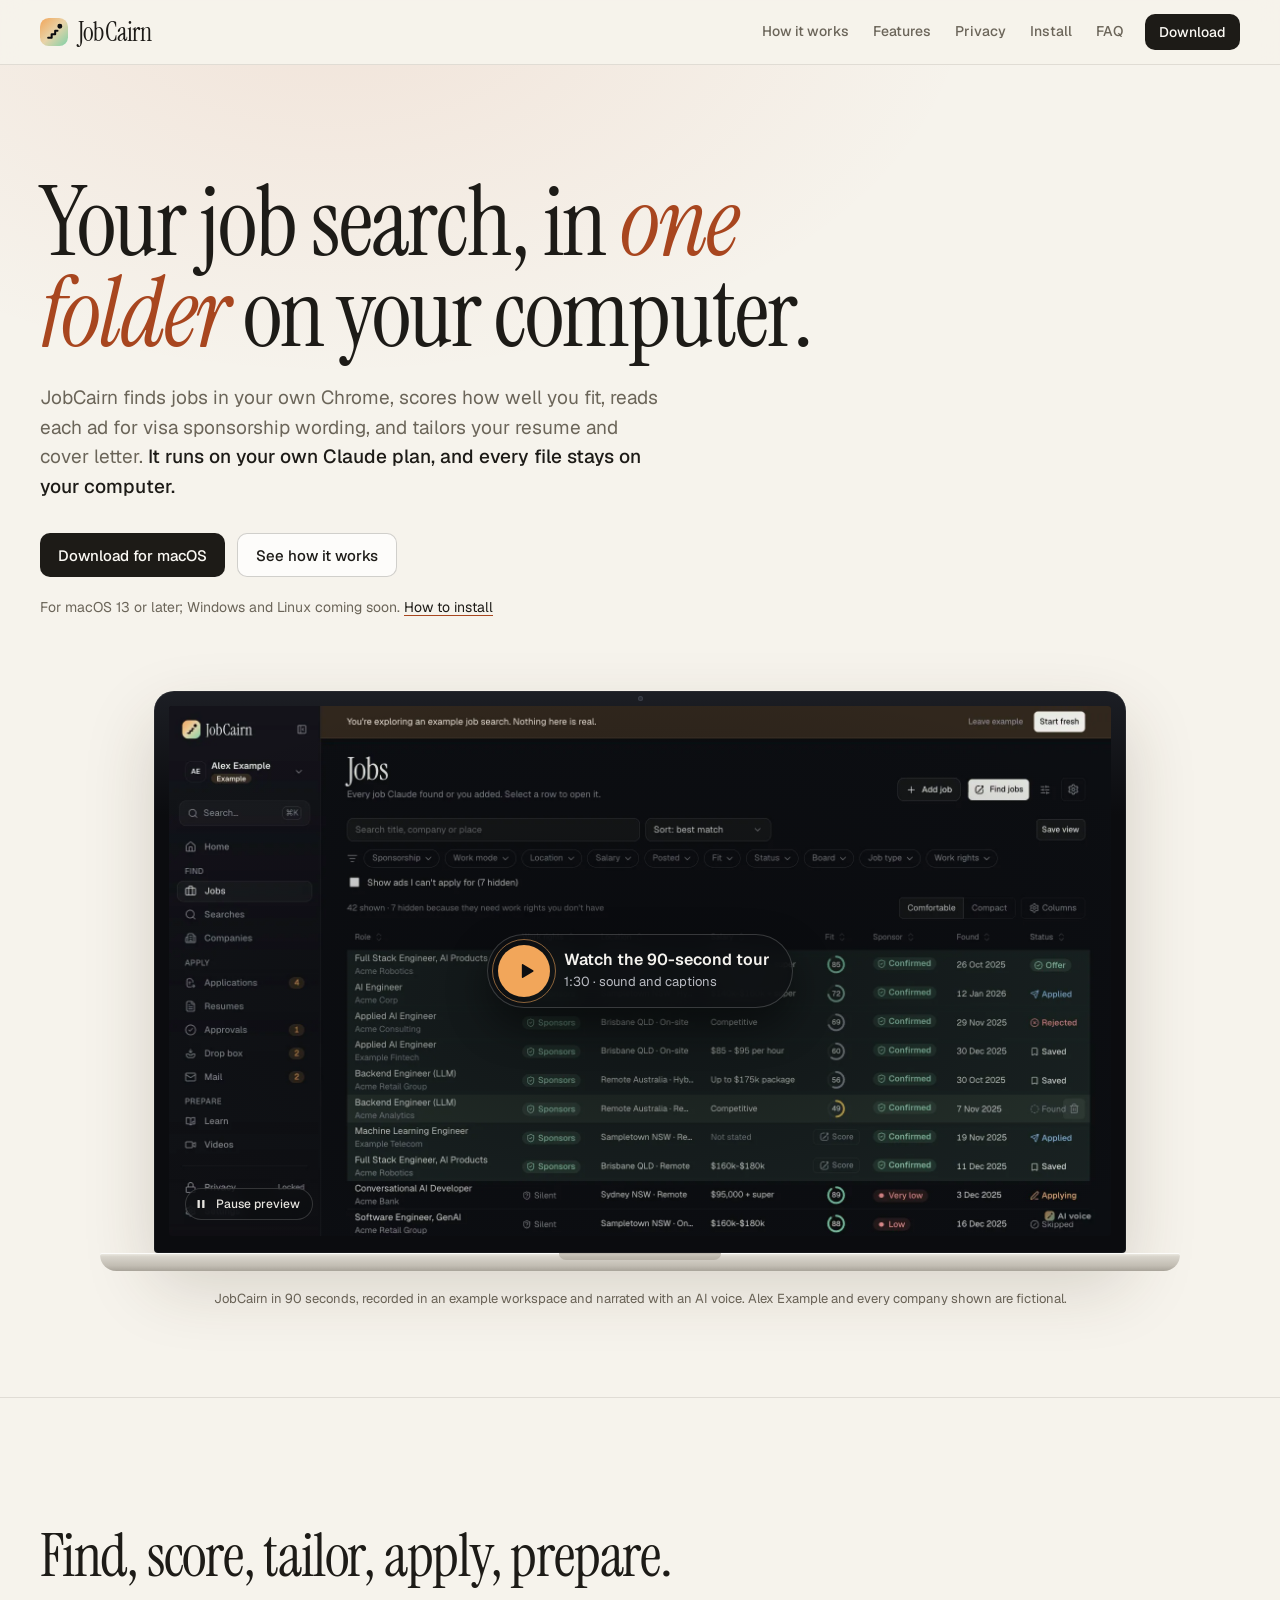
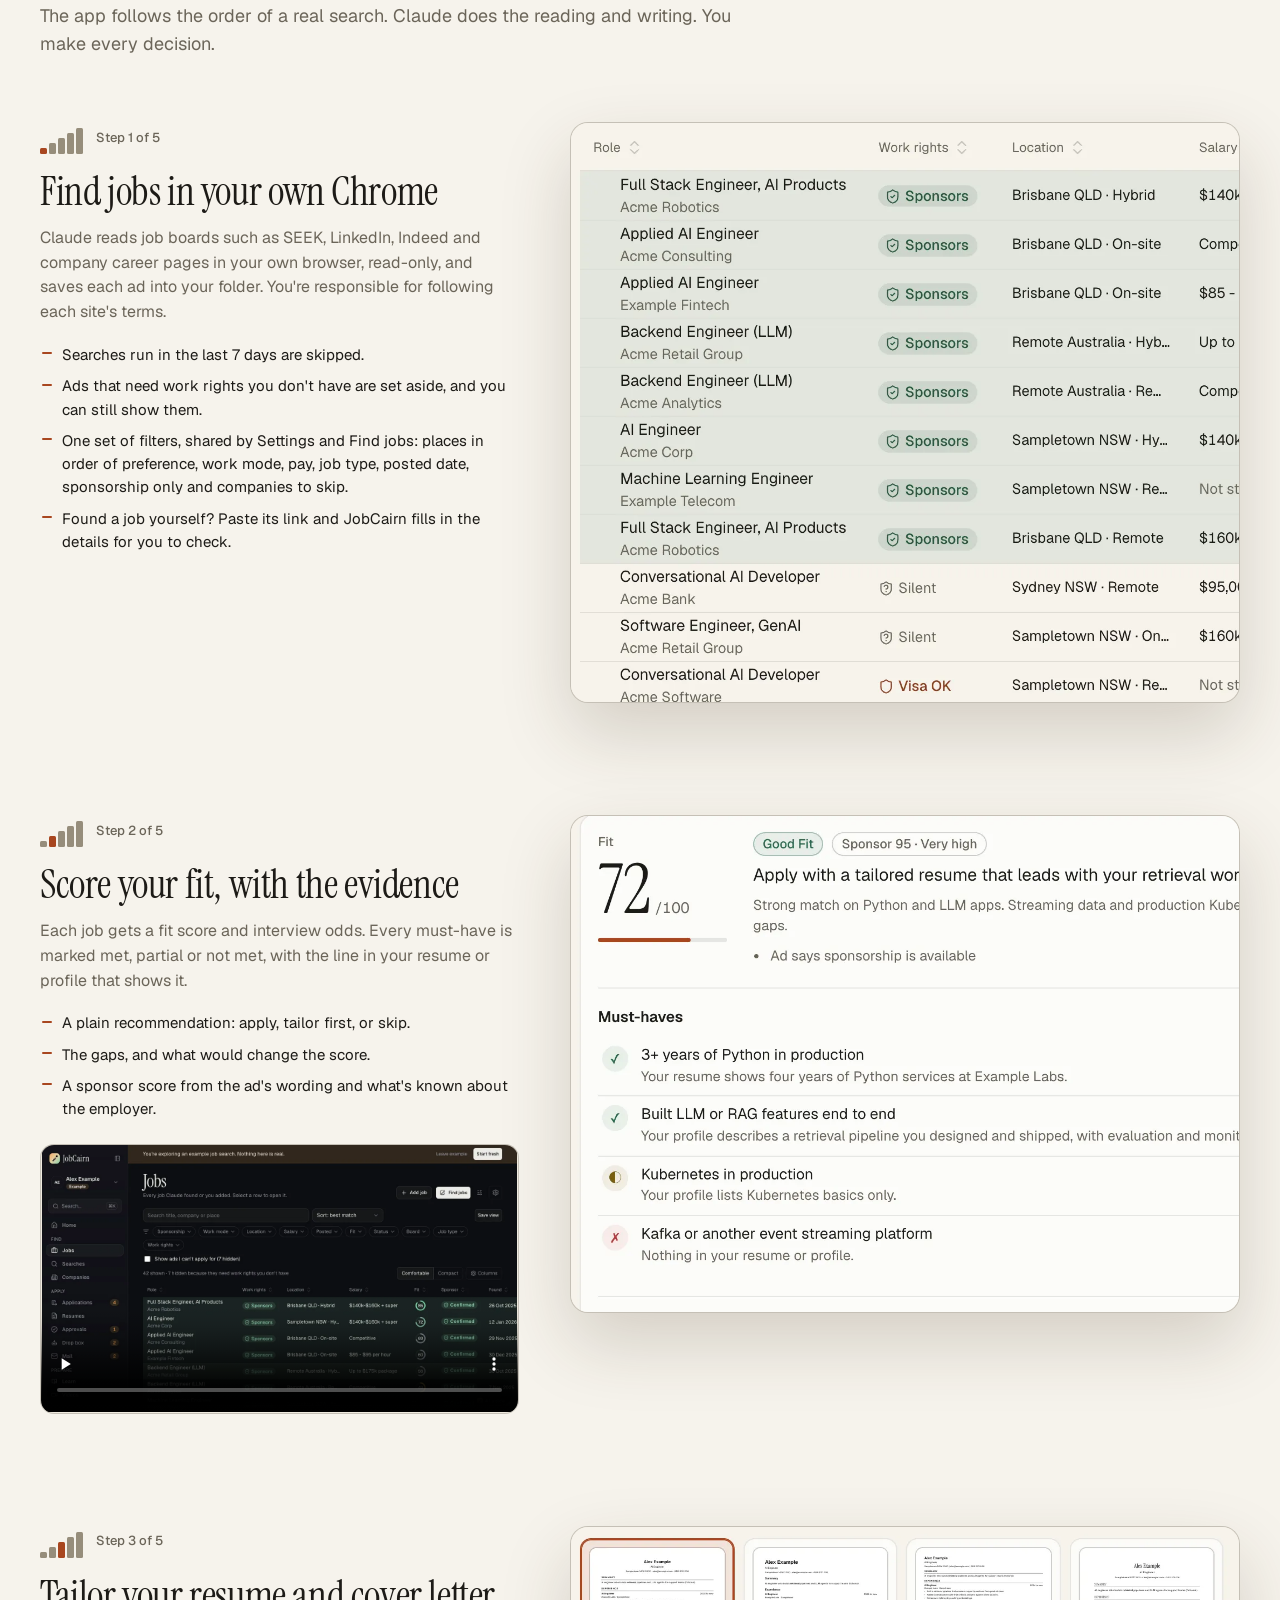
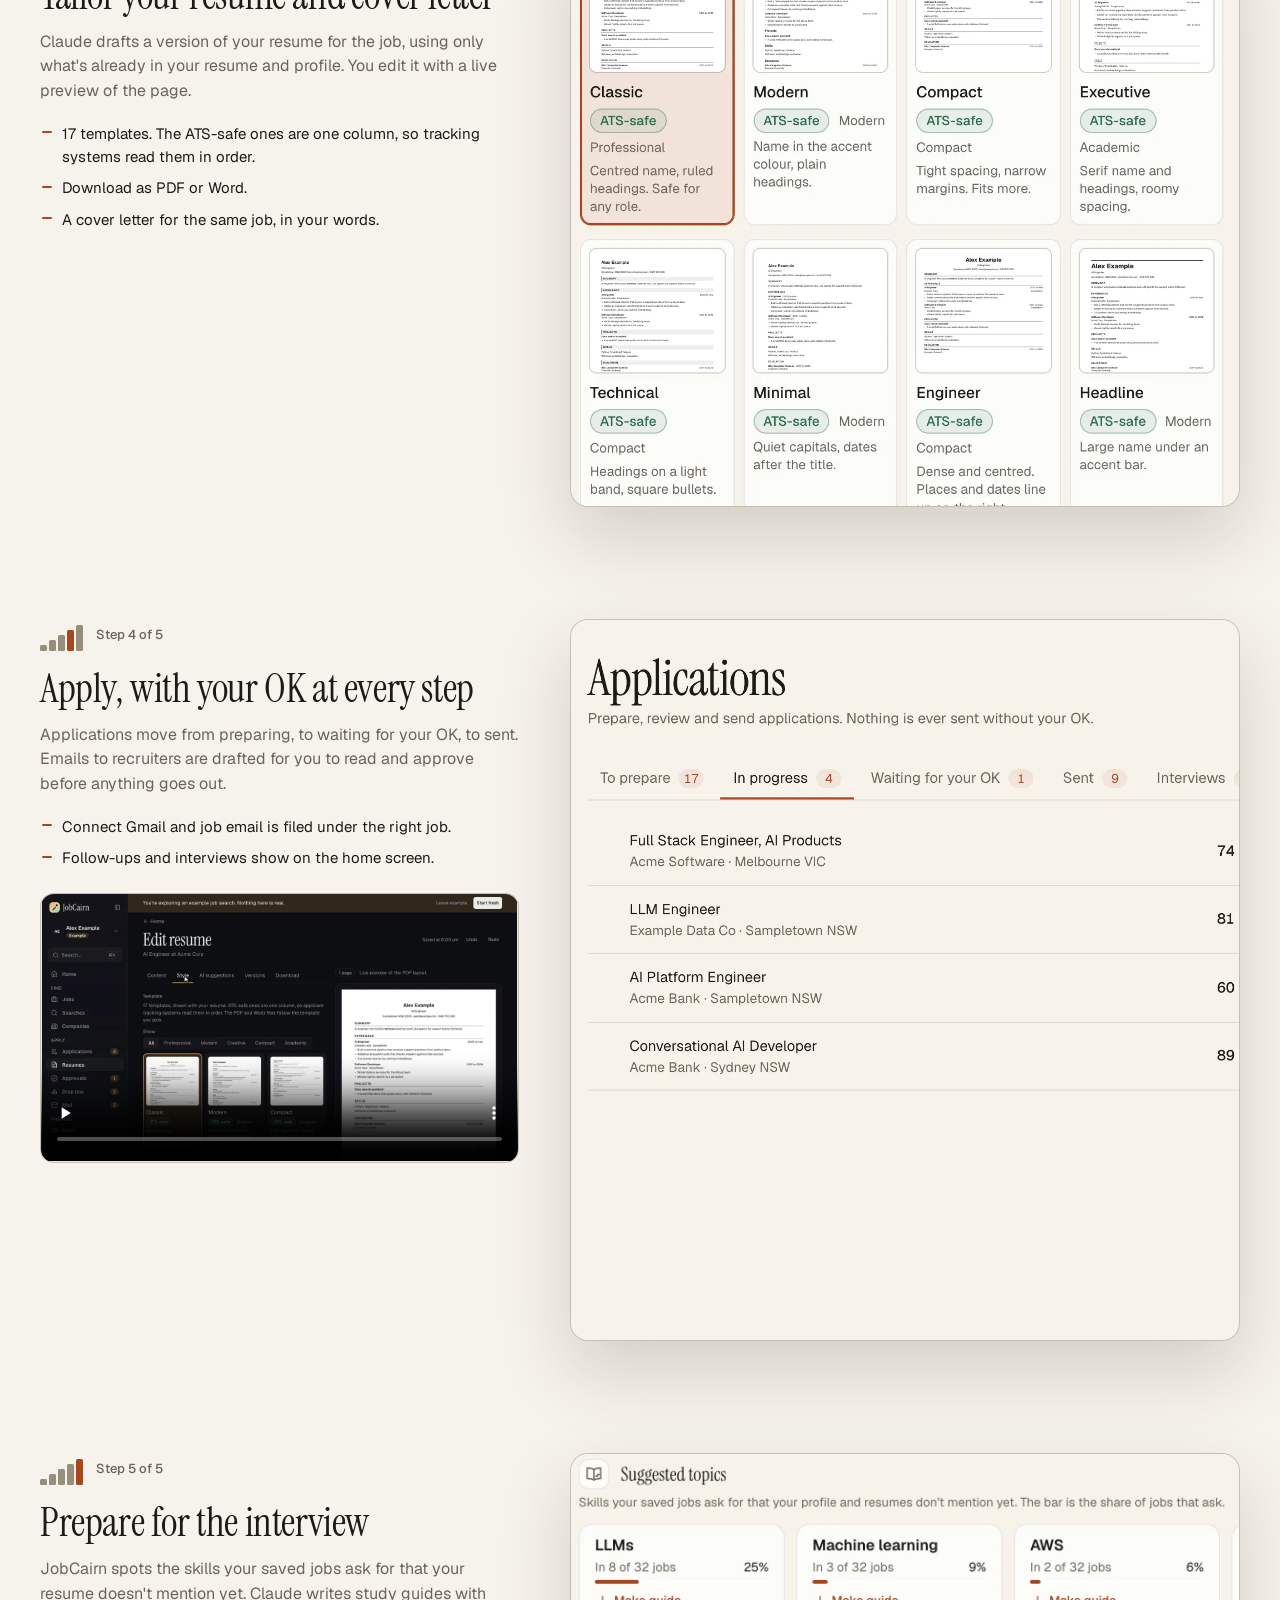
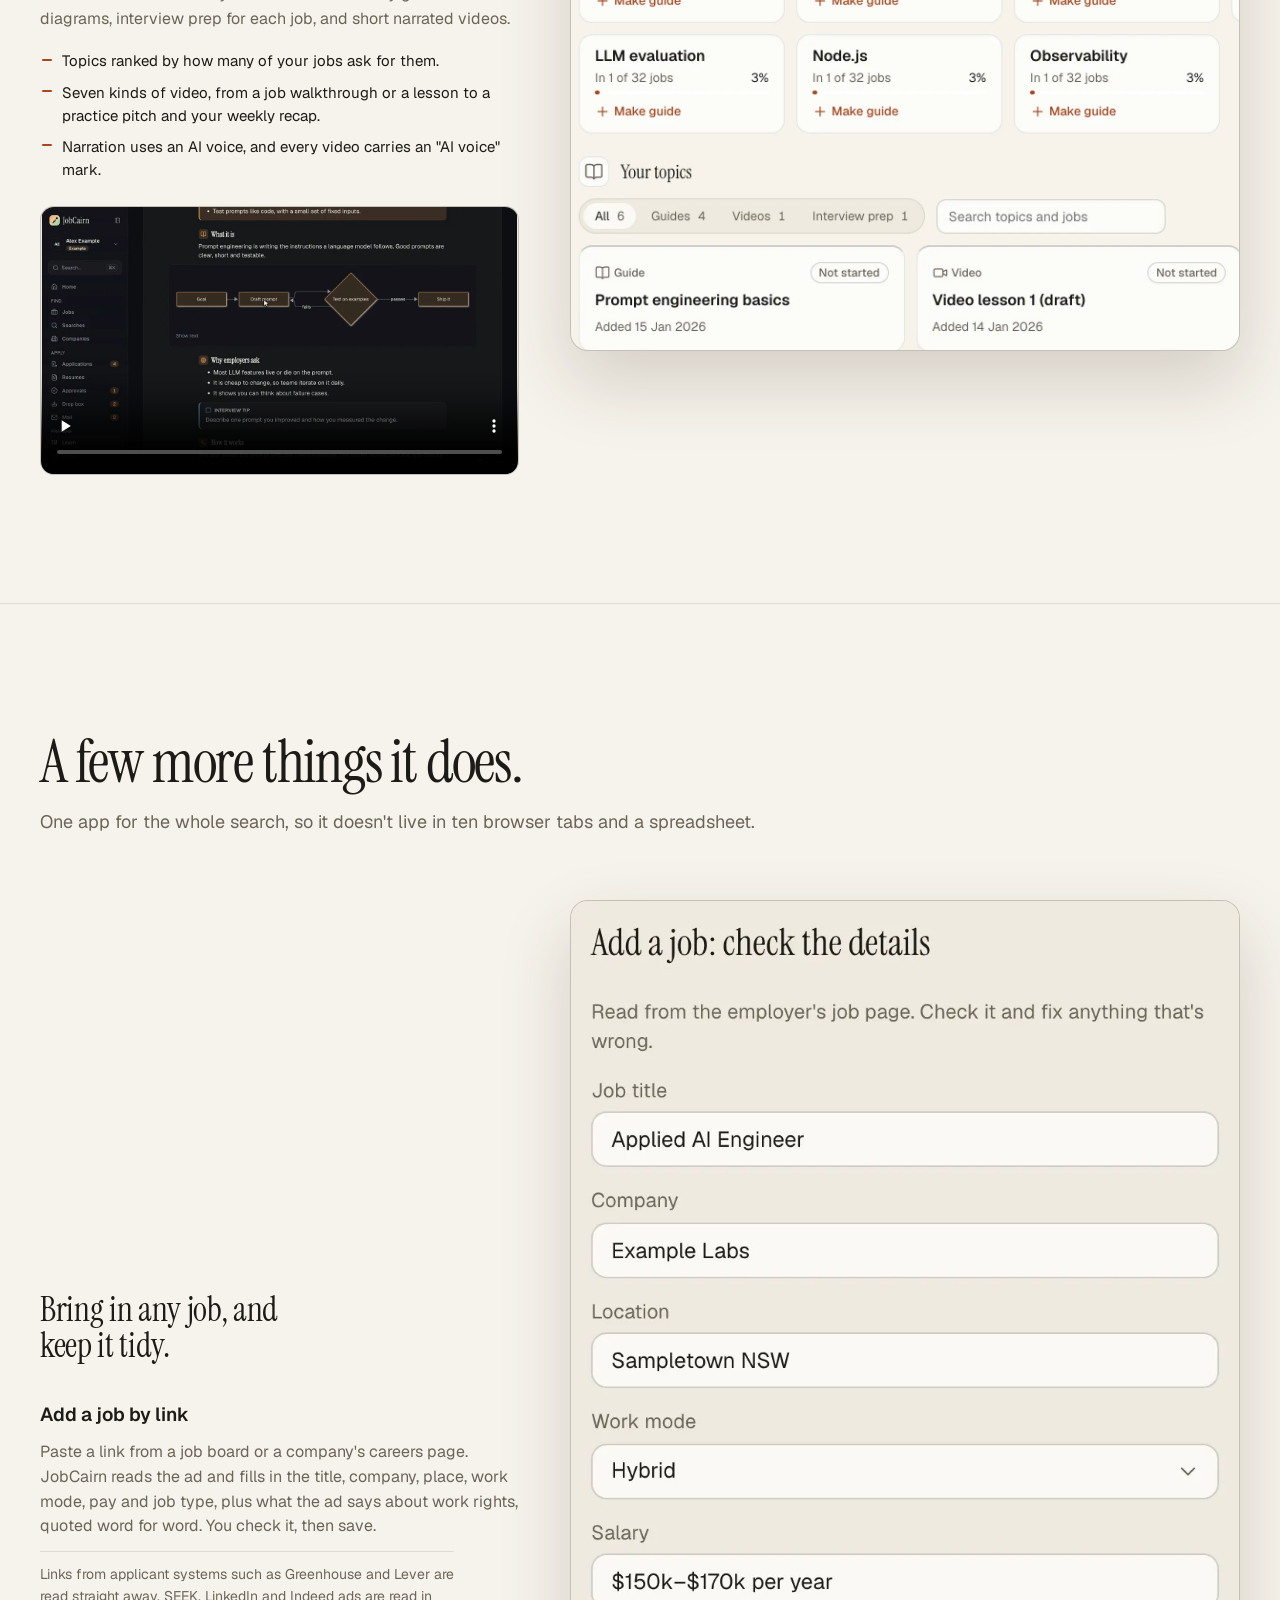
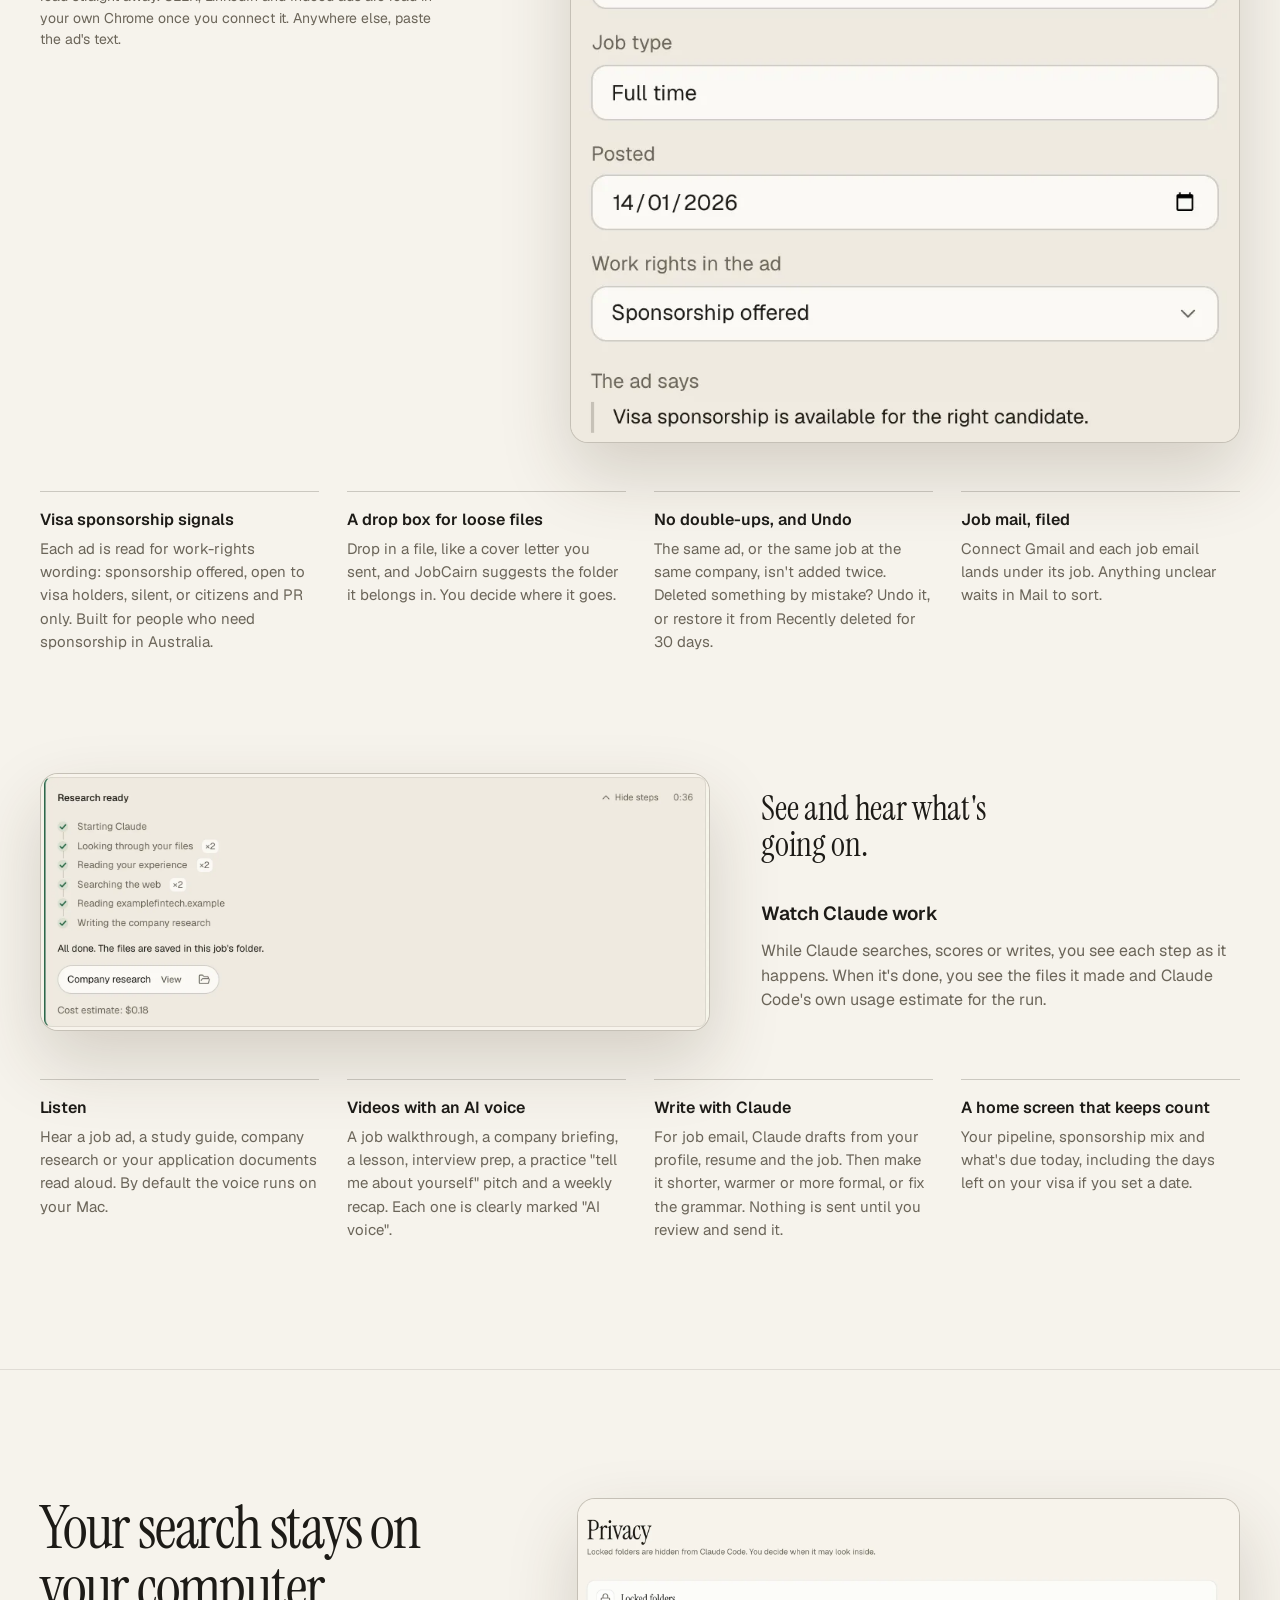
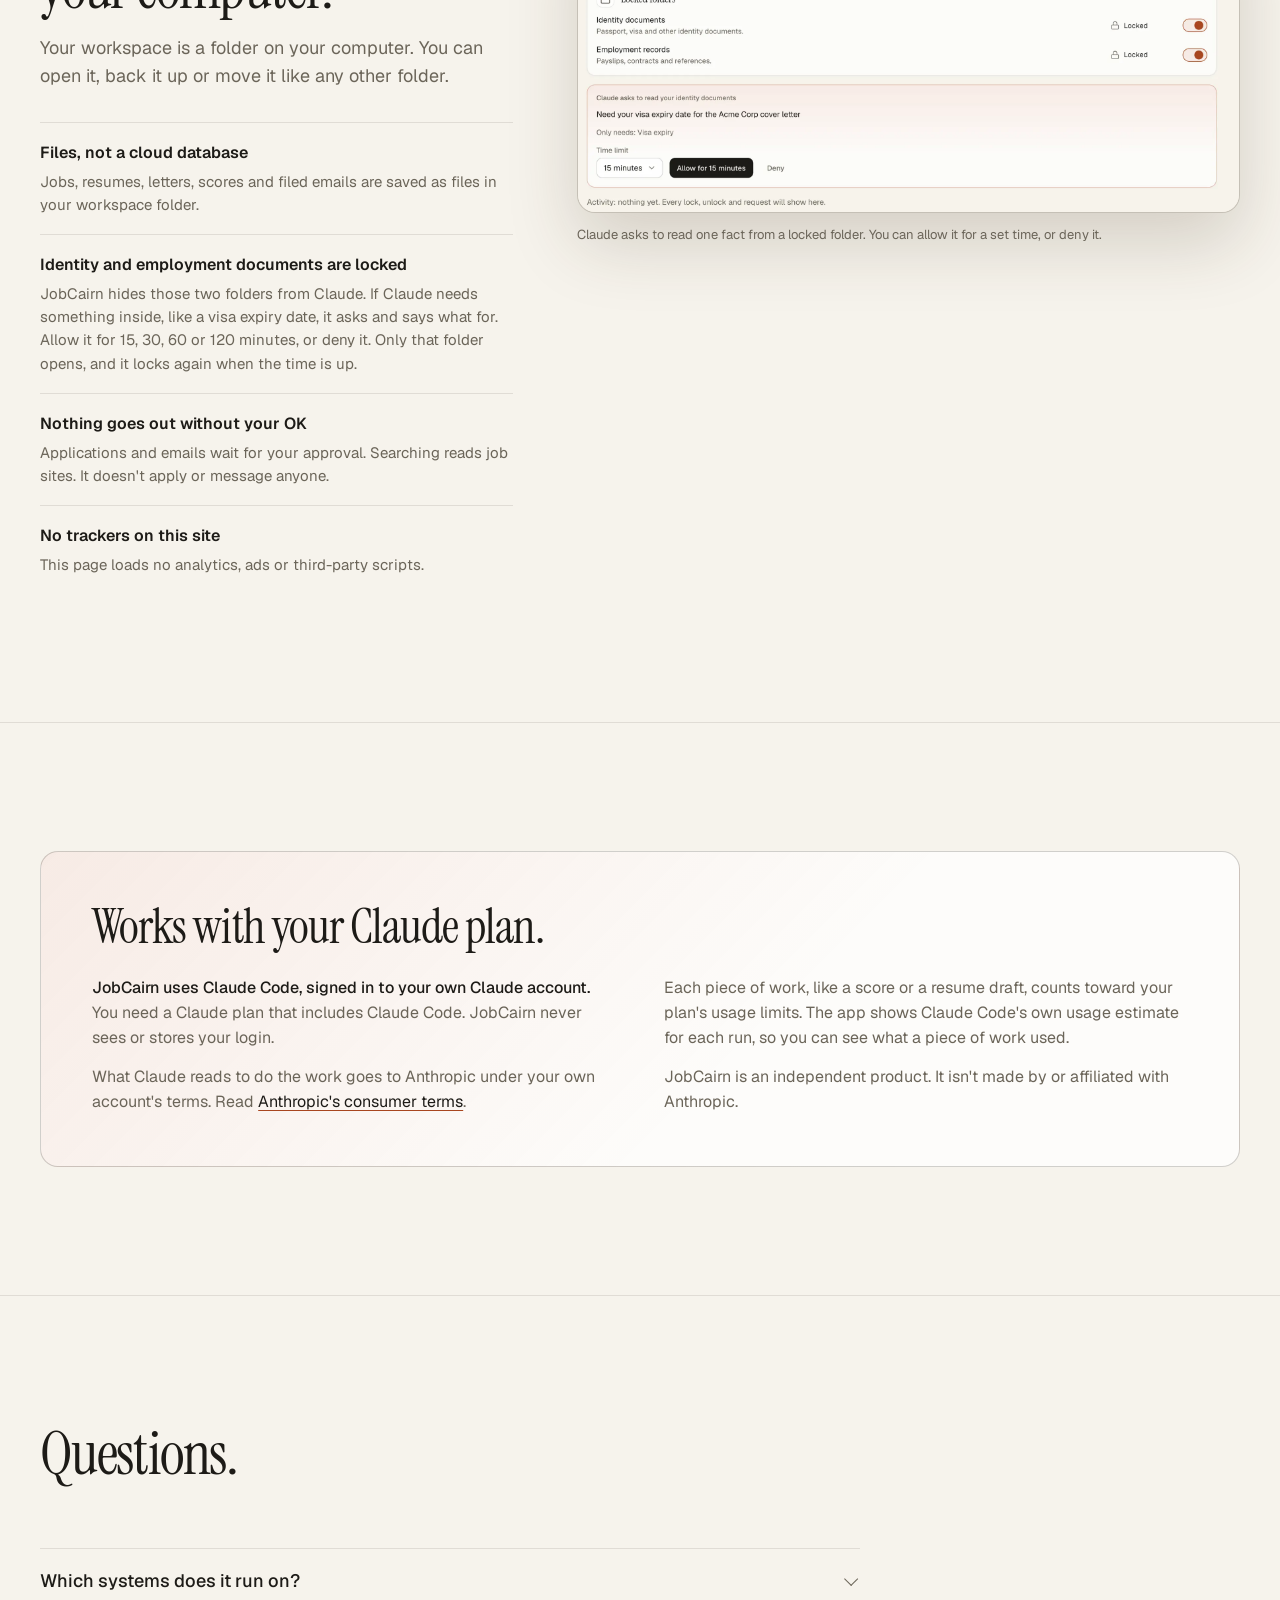
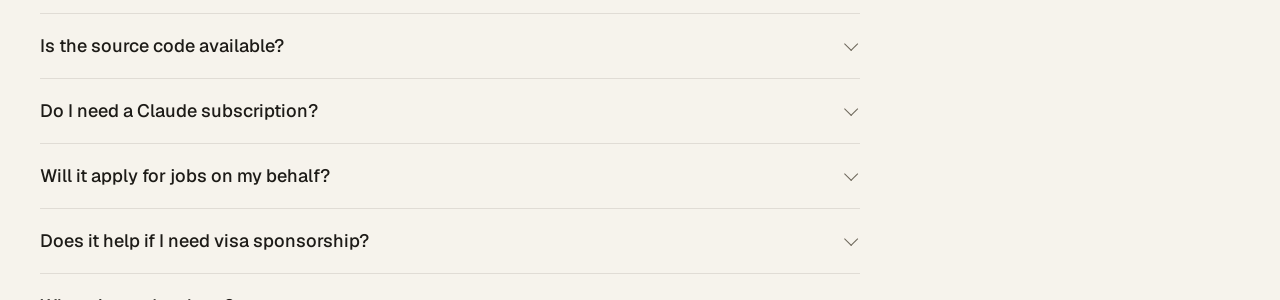
==== index.html @ d1feab77 "JobCairn website" ====
<!doctype html>
<html lang="en-AU">
<head>
  <meta charset="utf-8">
  <meta name="viewport" content="width=device-width, initial-scale=1">
  <title>JobCairn: job search app for Mac, built around Claude</title>
  <meta name="description" content="A Mac app that finds jobs, scores your fit, flags visa sponsorship and tailors your resume, using your own Claude plan.">
  <meta name="google-site-verification" content="gwmOzgkxykuEc5mSbmBdqx78M-Fj151VJLVzZQeJNdE">
  <meta name="color-scheme" content="dark light">
  <meta name="theme-color" content="#0d0e11" media="(prefers-color-scheme: dark)">
  <meta name="theme-color" content="#f6f3ec" media="(prefers-color-scheme: light)">
  <link rel="canonical" href="https://jobcairn.github.io/">
  <link rel="icon" href="public/favicon.svg" type="image/svg+xml">
  <link rel="icon" href="public/favicon-32.png" type="image/png" sizes="32x32">
  <link rel="apple-touch-icon" href="public/apple-touch-icon.png">
  <link rel="manifest" href="site.webmanifest">
  <meta property="og:type" content="website">
  <meta property="og:site_name" content="JobCairn">
  <meta property="og:title" content="JobCairn: job search app for Mac, built around Claude">
  <meta property="og:description" content="Find jobs, score your fit, check visa sponsorship, tailor your resume and prepare for interviews. A desktop app that works with your own Claude plan.">
  <meta property="og:url" content="https://jobcairn.github.io/">
  <meta property="og:image" content="https://jobcairn.github.io/public/og.png">
  <meta property="og:image:width" content="1200">
  <meta property="og:image:height" content="630">
  <meta property="og:image:alt" content="The JobCairn home screen for a fictional example workspace, with the pipeline and sponsorship mix.">
  <meta property="og:video" content="https://jobcairn.github.io/public/video/jobcairn-in-90-seconds.mp4">
  <meta property="og:video:secure_url" content="https://jobcairn.github.io/public/video/jobcairn-in-90-seconds.mp4">
  <meta property="og:video:type" content="video/mp4">
  <meta property="og:video:width" content="1920">
  <meta property="og:video:height" content="1080">
  <meta name="twitter:card" content="summary_large_image">
  <meta name="twitter:title" content="JobCairn: job search app for Mac, built around Claude">
  <meta name="twitter:description" content="Find jobs, score your fit, check visa sponsorship, tailor your resume and prepare for interviews. A desktop app that works with your own Claude plan.">
  <meta name="twitter:image" content="https://jobcairn.github.io/public/og.png">
  <meta name="twitter:image:alt" content="The JobCairn home screen for a fictional example workspace, with the pipeline and sponsorship mix.">
  <link rel="preload" href="public/video/jobcairn-in-90-seconds-poster.webp" as="image" type="image/webp" fetchpriority="high">
  <link rel="preload" href="public/fonts/instrument-serif-latin-400-normal.woff2" as="font" type="font/woff2" crossorigin>
  <link rel="preload" href="public/fonts/geist-latin-400-normal.woff2" as="font" type="font/woff2" crossorigin>
  <link rel="stylesheet" href="public/css/site.css?v=fb4c34a9">
  <script type="application/ld+json">
{
  "@context": "https://schema.org",
  "@graph": [
    {
      "@type": "Organization",
      "@id": "https://jobcairn.github.io/#org",
      "name": "JobCairn",
      "url": "https://jobcairn.github.io/",
      "logo": "https://jobcairn.github.io/public/icon-512.png",
      "sameAs": [
        "https://github.com/JobCairn",
        "https://github.com/JobCairn/jobcairn"
      ]
    },
    {
      "@type": "WebSite",
      "@id": "https://jobcairn.github.io/#website",
      "url": "https://jobcairn.github.io/",
      "name": "JobCairn",
      "inLanguage": "en-AU",
      "publisher": {
        "@id": "https://jobcairn.github.io/#org"
      }
    },
    {
      "@type": "SoftwareApplication",
      "@id": "https://jobcairn.github.io/#app",
      "name": "JobCairn",
      "description": "A desktop app for macOS that keeps your whole job search in one folder on your computer. It finds jobs in your own Chrome, scores your fit, reads each ad for visa sponsorship wording, and tailors your resume and cover letter, using your own Claude plan.",
      "url": "https://jobcairn.github.io/",
      "applicationCategory": "BusinessApplication",
      "operatingSystem": "macOS 13 or later",
      "softwareVersion": "0.2.0",
      "downloadUrl": "https://github.com/JobCairn/jobcairn/releases/latest",
      "installUrl": "https://jobcairn.github.io/install.html",
      "screenshot": "https://jobcairn.github.io/public/og.png",
      "inLanguage": "en-AU",
      "publisher": {
        "@id": "https://jobcairn.github.io/#org"
      }
    },
    {
      "@type": "VideoObject",
      "@id": "https://jobcairn.github.io/#video",
      "name": "JobCairn in 90 seconds",
      "description": "JobCairn in 90 seconds, recorded in an example workspace and narrated with an AI voice. Alex Example and every company shown are fictional.",
      "thumbnailUrl": "https://jobcairn.github.io/public/video/jobcairn-in-90-seconds-poster.webp",
      "contentUrl": "https://jobcairn.github.io/public/video/jobcairn-in-90-seconds.mp4",
      "uploadDate": "2026-10-12",
      "duration": "PT1M30S",
      "inLanguage": "en-AU",
      "publisher": {
        "@id": "https://jobcairn.github.io/#org"
      }
    },
    {
      "@type": "FAQPage",
      "@id": "https://jobcairn.github.io/#faq",
      "mainEntity": [
        {
          "@type": "Question",
          "name": "Which systems does it run on?",
          "acceptedAnswer": {
            "@type": "Answer",
            "text": "macOS 13 (Ventura) or later, on Apple silicon or Intel Macs. Windows and Linux versions are planned. See how to install."
          }
        },
        {
          "@type": "Question",
          "name": "Is the source code available?",
          "acceptedAnswer": {
            "@type": "Answer",
            "text": "Yes. The source code is on GitHub at github.com/JobCairn/jobcairn under the GNU AGPL-3.0 licence."
          }
        },
        {
          "@type": "Question",
          "name": "Do I need a Claude subscription?",
          "acceptedAnswer": {
            "@type": "Answer",
            "text": "Yes. JobCairn does its reading and writing through Claude Code, signed in to your own Claude account, so you need a Claude plan that includes Claude Code. Usage counts toward that plan."
          }
        },
        {
          "@type": "Question",
          "name": "Will it apply for jobs on my behalf?",
          "acceptedAnswer": {
            "@type": "Answer",
            "text": "No. It finds jobs, prepares your resume, cover letter and emails, and tracks each application. Nothing is sent until you approve it."
          }
        },
        {
          "@type": "Question",
          "name": "Does it help if I need visa sponsorship?",
          "acceptedAnswer": {
            "@type": "Answer",
            "text": "Yes. It reads each ad for sponsorship and work-rights wording, sets aside ads that need rights you don't have, and scores how likely an employer is to sponsor. It reports what ads and public sources say. It isn't migration advice."
          }
        },
        {
          "@type": "Question",
          "name": "Where is my data kept?",
          "acceptedAnswer": {
            "@type": "Answer",
            "text": "In a folder on your computer that you choose. When Claude runs, what it reads goes to Anthropic under your Claude account's terms."
          }
        },
        {
          "@type": "Question",
          "name": "Does it use my job site accounts?",
          "acceptedAnswer": {
            "@type": "Answer",
            "text": "It searches in your own Chrome, where you're already signed in. It reads ads. Saving jobs on a site, applying and messaging stay with you."
          }
        }
      ]
    }
  ]
}
  </script>
</head>
<body>
  <a class="skip" href="#main">Skip to content</a>

  <header class="site-head">
    <div class="wrap">
      <a class="brand" href="#top" aria-label="JobCairn home"><img src="public/favicon.svg" alt="" width="28" height="28">JobCairn</a>
      <nav class="site-nav" aria-label="Main">
        <a href="#how">How it works</a>
        <a href="#features">Features</a>
        <a href="#privacy">Privacy</a>
        <a class="nav-install" href="install.html">Install<span class="nav-install__more"> guide</span></a>
        <a href="#faq">FAQ</a>
        <a class="btn btn--primary btn--sm" href="https://github.com/JobCairn/jobcairn/releases/latest">Download</a>
      </nav>
    </div>
  </header>

  <main id="main">
    <section class="hero" id="top" aria-labelledby="hero-title">
      <div class="wrap">
        <div class="hero__copy">
          <h1 id="hero-title">Your job search, in <em>one folder</em> on your computer.</h1>
          <p class="hero__lead">JobCairn finds jobs in your own Chrome, scores how well you fit, reads each ad for visa sponsorship wording, and tailors your resume and cover letter. <strong>It runs on your own Claude plan, and every file stays on your computer.</strong></p>
          <div class="hero__actions">
            <a class="btn btn--primary" href="https://github.com/JobCairn/jobcairn/releases/latest">Download for macOS</a>
            <a class="btn btn--secondary" href="#how">See how it works</a>
          </div>
          <p class="hero__meta">For macOS 13 or later; Windows and Linux coming soon. <a href="install.html">How to install</a></p>
        </div>

        <figure class="hero__shot showcase" data-showcase>
          <div class="laptop">
            <div class="laptop__lid">
              <span class="laptop__cam" aria-hidden="true"></span>
              <div class="laptop__screen">
                <video class="showcase__full" controls preload="none" playsinline poster="public/video/jobcairn-in-90-seconds-poster.webp" aria-label="JobCairn in 90 seconds, a narrated tour">
                  <source src="public/video/jobcairn-in-90-seconds.mp4" type="video/mp4">
                  <track kind="captions" src="public/video/jobcairn-in-90-seconds.en.vtt" srclang="en" label="English">
                  <p>Your browser can't play this video. <a href="public/video/jobcairn-in-90-seconds.mp4">Download it</a> instead.</p>
                </video>
                <video class="showcase__teaser" muted loop playsinline preload="none" poster="public/video/jobcairn-in-90-seconds-poster.webp" data-src="public/video/jobcairn-teaser.mp4" aria-hidden="true" tabindex="-1" hidden></video>
                <div class="showcase__veil" hidden>
                  <button class="showcase__play" type="button">
                    <span class="showcase__icon"><svg viewBox="0 0 24 24" aria-hidden="true"><path d="M7 4.8v14.4a1 1 0 0 0 1.5.86l12-7.2a1 1 0 0 0 0-1.72l-12-7.2A1 1 0 0 0 7 4.8z"/></svg></span>
                    <span class="showcase__label"><strong>Watch the 90-second tour</strong><span>1:30 · sound and captions</span></span>
                  </button>
                </div>
                <button class="showcase__back" type="button" hidden>Back to preview</button>
                <button class="showcase__pause" type="button" hidden>
                  <svg class="i-pause" viewBox="0 0 24 24" aria-hidden="true"><rect x="6" y="5" width="4" height="14" rx="1"/><rect x="14" y="5" width="4" height="14" rx="1"/></svg>
                  <svg class="i-play" viewBox="0 0 24 24" aria-hidden="true"><path d="M7 4.8v14.4a1 1 0 0 0 1.5.86l12-7.2a1 1 0 0 0 0-1.72l-12-7.2A1 1 0 0 0 7 4.8z"/></svg>
                  <span class="showcase__tag">Pause preview</span>
                </button>
              </div>
            </div>
            <div class="laptop__base" aria-hidden="true"><span class="laptop__lip"></span></div>
          </div>
          <figcaption class="caption hero__caption">JobCairn in 90 seconds, recorded in an example workspace and narrated with an AI voice. Alex Example and every company shown are fictional.</figcaption>
        </figure>
      </div>
    </section>

    <section class="section" id="how" aria-labelledby="how-title">
      <div class="wrap">
        <div class="section__head">
          <h2 id="how-title">Find, score, tailor, apply, prepare.</h2>
          <p>The app follows the order of a real search. Claude does the reading and writing. You make every decision.</p>
        </div>

        <ol class="steps">
          <li class="step">
            <div class="step__text">
              <div class="step__group">
                <svg class="cairn" viewBox="0 0 44 32" aria-hidden="true"><rect class="on" x="0" y="26" width="7" height="6" rx="1.5"/><rect x="9" y="21" width="7" height="11" rx="1.5"/><rect x="18" y="16" width="7" height="16" rx="1.5"/><rect x="27" y="11" width="7" height="21" rx="1.5"/><rect x="36" y="6" width="7" height="26" rx="1.5"/></svg>
                <span class="label">Step 1 of 5</span>
              </div>
              <h3>Find jobs in your own Chrome</h3>
              <p>Claude reads job boards such as SEEK, LinkedIn, Indeed and company career pages in your own browser, read-only, and saves each ad into your folder. You're responsible for following each site's terms.</p>
              <ul>
                <li>Searches run in the last 7 days are skipped.</li>
                <li>Ads that need work rights you don't have are set aside, and you can still show them.</li>
                <li>One set of filters, shared by Settings and Find jobs: places in order of preference, work mode, pay, job type, posted date, sponsorship only and companies to skip.</li>
                <li>Found a job yourself? Paste its link and JobCairn fills in the details for you to check.</li>
              </ul>
            </div>
            <div class="window">
              <picture>
                <source media="(max-width: 640px) and (prefers-color-scheme: light)" srcset="public/img/find-mobile-light.webp" width="1200" height="1040">
                <source media="(max-width: 640px)" srcset="public/img/find-mobile-dark.webp" width="1200" height="1040">
                <source media="(prefers-color-scheme: light)" srcset="public/img/find-light.webp" width="2000" height="1081">
                <img src="public/img/find-dark.webp" width="2000" height="1081" loading="lazy" alt="The Jobs list: roles with work rights, location, salary, a fit score, sponsor status and application status.">
              </picture>
            </div>
          </li>

          <li class="step">
            <div class="step__text">
              <div class="step__group">
                <svg class="cairn" viewBox="0 0 44 32" aria-hidden="true"><rect x="0" y="26" width="7" height="6" rx="1.5"/><rect class="on" x="9" y="21" width="7" height="11" rx="1.5"/><rect x="18" y="16" width="7" height="16" rx="1.5"/><rect x="27" y="11" width="7" height="21" rx="1.5"/><rect x="36" y="6" width="7" height="26" rx="1.5"/></svg>
                <span class="label">Step 2 of 5</span>
              </div>
              <h3>Score your fit, with the evidence</h3>
              <p>Each job gets a fit score and interview odds. Every must-have is marked met, partial or not met, with the line in your resume or profile that shows it.</p>
              <ul>
                <li>A plain recommendation: apply, tailor first, or skip.</li>
                <li>The gaps, and what would change the score.</li>
                <li>A sponsor score from the ad's wording and what's known about the employer.</li>
              </ul>
              <figure class="clip">
                <video class="clip__video" controls preload="none" playsinline poster="public/video/find-and-score-poster.webp">
                  <source src="public/video/find-and-score.mp4" type="video/mp4">
                  <track kind="captions" src="public/video/find-and-score.en.vtt" srclang="en" label="English">
                  <p>Your browser can't play this video. <a href="public/video/find-and-score.mp4">Download it</a> instead.</p>
                </video>
              </figure>
            </div>
            <div class="window">
              <picture>
                <source media="(max-width: 640px) and (prefers-color-scheme: light)" srcset="public/img/score-mobile-light.webp" width="1240" height="920">
                <source media="(max-width: 640px)" srcset="public/img/score-mobile-dark.webp" width="1240" height="920">
                <source media="(prefers-color-scheme: light)" srcset="public/img/score-light.webp" width="1856" height="1800">
                <img src="public/img/score-dark.webp" width="1856" height="1800" loading="lazy" alt="A job's score card: fit 72 out of 100, interview odds 64 percent, and four must-haves with two met, one partial and one not met.">
              </picture>
            </div>
          </li>

          <li class="step">
            <div class="step__text">
              <div class="step__group">
                <svg class="cairn" viewBox="0 0 44 32" aria-hidden="true"><rect x="0" y="26" width="7" height="6" rx="1.5"/><rect x="9" y="21" width="7" height="11" rx="1.5"/><rect class="on" x="18" y="16" width="7" height="16" rx="1.5"/><rect x="27" y="11" width="7" height="21" rx="1.5"/><rect x="36" y="6" width="7" height="26" rx="1.5"/></svg>
                <span class="label">Step 3 of 5</span>
              </div>
              <h3>Tailor your resume and cover letter</h3>
              <p>Claude drafts a version of your resume for the job, using only what's already in your resume and profile. You edit it with a live preview of the page.</p>
              <ul>
                <li>17 templates. The ATS-safe ones are one column, so tracking systems read them in order.</li>
                <li>Download as PDF or Word.</li>
                <li>A cover letter for the same job, in your words.</li>
              </ul>
            </div>
            <div class="window">
              <picture>
                <source media="(max-width: 640px) and (prefers-color-scheme: light)" srcset="public/img/tailor-mobile-light.webp" width="1200" height="1040">
                <source media="(max-width: 640px)" srcset="public/img/tailor-mobile-dark.webp" width="1200" height="1040">
                <source media="(prefers-color-scheme: light)" srcset="public/img/tailor-light.webp" width="2000" height="1284">
                <img src="public/img/tailor-dark.webp" width="2000" height="1284" loading="lazy" alt="The resume editor's Style tab: a grid of resume templates marked ATS-safe, beside a live preview of the resume page.">
              </picture>
            </div>
          </li>

          <li class="step">
            <div class="step__text">
              <div class="step__group">
                <svg class="cairn" viewBox="0 0 44 32" aria-hidden="true"><rect x="0" y="26" width="7" height="6" rx="1.5"/><rect x="9" y="21" width="7" height="11" rx="1.5"/><rect x="18" y="16" width="7" height="16" rx="1.5"/><rect class="on" x="27" y="11" width="7" height="21" rx="1.5"/><rect x="36" y="6" width="7" height="26" rx="1.5"/></svg>
                <span class="label">Step 4 of 5</span>
              </div>
              <h3>Apply, with your OK at every step</h3>
              <p>Applications move from preparing, to waiting for your OK, to sent. Emails to recruiters are drafted for you to read and approve before anything goes out.</p>
              <ul>
                <li>Connect Gmail and job email is filed under the right job.</li>
                <li>Follow-ups and interviews show on the home screen.</li>
              </ul>
              <figure class="clip">
                <video class="clip__video" controls preload="none" playsinline poster="public/video/tailor-and-apply-poster.webp">
                  <source src="public/video/tailor-and-apply.mp4" type="video/mp4">
                  <track kind="captions" src="public/video/tailor-and-apply.en.vtt" srclang="en" label="English">
                  <p>Your browser can't play this video. <a href="public/video/tailor-and-apply.mp4">Download it</a> instead.</p>
                </video>
              </figure>
            </div>
            <div class="window">
              <picture>
                <source media="(max-width: 640px) and (prefers-color-scheme: light)" srcset="public/img/apply-mobile-light.webp" width="1280" height="1380">
                <source media="(max-width: 640px)" srcset="public/img/apply-mobile-dark.webp" width="1280" height="1380">
                <source media="(prefers-color-scheme: light)" srcset="public/img/apply-light.webp" width="2000" height="1166">
                <img src="public/img/apply-dark.webp" width="2000" height="1166" loading="lazy" alt="The Applications screen with tabs for To prepare, In progress, Waiting for your OK, Sent, Interviews and Closed.">
              </picture>
            </div>
          </li>

          <li class="step">
            <div class="step__text">
              <div class="step__group">
                <svg class="cairn" viewBox="0 0 44 32" aria-hidden="true"><rect x="0" y="26" width="7" height="6" rx="1.5"/><rect x="9" y="21" width="7" height="11" rx="1.5"/><rect x="18" y="16" width="7" height="16" rx="1.5"/><rect x="27" y="11" width="7" height="21" rx="1.5"/><rect class="on" x="36" y="6" width="7" height="26" rx="1.5"/></svg>
                <span class="label">Step 5 of 5</span>
              </div>
              <h3>Prepare for the interview</h3>
              <p>JobCairn spots the skills your saved jobs ask for that your resume doesn't mention yet. Claude writes study guides with diagrams, interview prep for each job, and short narrated videos.</p>
              <ul>
                <li>Topics ranked by how many of your jobs ask for them.</li>
                <li>Seven kinds of video, from a job walkthrough or a lesson to a practice pitch and your weekly recap.</li>
                <li>Narration uses an AI voice, and every video carries an "AI voice" mark.</li>
              </ul>
              <figure class="clip">
                <video class="clip__video" controls preload="none" playsinline poster="public/video/learn-and-prepare-poster.webp">
                  <source src="public/video/learn-and-prepare.mp4" type="video/mp4">
                  <track kind="captions" src="public/video/learn-and-prepare.en.vtt" srclang="en" label="English">
                  <p>Your browser can't play this video. <a href="public/video/learn-and-prepare.mp4">Download it</a> instead.</p>
                </video>
              </figure>
            </div>
            <div class="window">
              <picture>
                <source media="(max-width: 640px) and (prefers-color-scheme: light)" srcset="public/img/prepare-mobile-light.webp" width="1400" height="1040">
                <source media="(max-width: 640px)" srcset="public/img/prepare-mobile-dark.webp" width="1400" height="1040">
                <source media="(prefers-color-scheme: light)" srcset="public/img/prepare-light.webp" width="2000" height="1311">
                <img src="public/img/prepare-dark.webp" width="2000" height="1311" loading="lazy" alt="The Learn screen: suggested topics such as LLMs and Kubernetes with the share of jobs that ask for each, and study guides with progress.">
              </picture>
            </div>
          </li>
        </ol>
      </div>
    </section>

    <section class="section" id="features" aria-labelledby="features-title">
      <div class="wrap">
        <div class="section__head">
          <h2 id="features-title">A few more things it does.</h2>
          <p>One app for the whole search, so it doesn't live in ten browser tabs and a spreadsheet.</p>
        </div>

        <div class="fgroup">
          <div class="spot">
            <div class="spot__text">
              <h3 class="fgroup__title">Bring in any job, and keep it tidy.</h3>
              <h4>Add a job by link</h4>
              <p>Paste a link from a job board or a company's careers page. JobCairn reads the ad and fills in the title, company, place, work mode, pay and job type, plus what the ad says about work rights, quoted word for word. You check it, then save.</p>
              <p class="spot__note">Links from applicant systems such as Greenhouse and Lever are read straight away. SEEK, LinkedIn and Indeed ads are read in your own Chrome once you connect it. Anywhere else, paste the ad's text.</p>
            </div>
            <figure class="spot__shot">
              <div class="window">
                <picture>
                  <source media="(max-width: 640px) and (prefers-color-scheme: light)" srcset="public/img/addjob-mobile-light.webp" width="864" height="1476">
                  <source media="(max-width: 640px)" srcset="public/img/addjob-mobile-dark.webp" width="864" height="1476">
                  <source media="(prefers-color-scheme: light)" srcset="public/img/addjob-light.webp" width="1632" height="1346">
                  <img src="public/img/addjob-dark.webp" width="1632" height="1346" loading="lazy" alt="The Add a job dialog after reading an ad: title Applied AI Engineer, company Example Labs, location, hybrid work, a salary range, full time, and work rights marked Sponsorship offered with the ad's sentence quoted.">
                </picture>
              </div>
            </figure>
          </div>
          <dl class="flist">
            <div><dt>Visa sponsorship signals</dt><dd>Each ad is read for work-rights wording: sponsorship offered, open to visa holders, silent, or citizens and PR only. Built for people who need sponsorship in Australia.</dd></div>
            <div><dt>A drop box for loose files</dt><dd>Drop in a file, like a cover letter you sent, and JobCairn suggests the folder it belongs in. You decide where it goes.</dd></div>
            <div><dt>No double-ups, and Undo</dt><dd>The same ad, or the same job at the same company, isn't added twice. Deleted something by mistake? Undo it, or restore it from Recently deleted for 30 days.</dd></div>
            <div><dt>Job mail, filed</dt><dd>Connect Gmail and each job email lands under its job. Anything unclear waits in Mail to sort.</dd></div>
          </dl>
        </div>

        <div class="fgroup">
          <div class="spot spot--flip">
            <div class="spot__text">
              <h3 class="fgroup__title">See and hear what's going on.</h3>
              <h4>Watch Claude work</h4>
              <p>While Claude searches, scores or writes, you see each step as it happens. When it's done, you see the files it made and Claude Code's own usage estimate for the run.</p>
            </div>
            <figure class="spot__shot">
              <div class="window">
                <picture>
                  <source media="(max-width: 640px) and (prefers-color-scheme: light)" srcset="public/img/activity-mobile-light.webp" width="976" height="700">
                  <source media="(max-width: 640px)" srcset="public/img/activity-mobile-dark.webp" width="976" height="700">
                  <source media="(prefers-color-scheme: light)" srcset="public/img/activity-light.webp" width="1776" height="680">
                  <img src="public/img/activity-dark.webp" width="1776" height="680" loading="lazy" alt="A finished company research run: six steps ticked off, from Starting Claude to Writing the company research, the file it made, and Claude Code's usage estimate.">
                </picture>
              </div>
            </figure>
          </div>
          <dl class="flist">
            <div><dt>Listen</dt><dd>Hear a job ad, a study guide, company research or your application documents read aloud. By default the voice runs on your Mac.</dd></div>
            <div><dt>Videos with an AI voice</dt><dd>A job walkthrough, a company briefing, a lesson, interview prep, a practice "tell me about yourself" pitch and a weekly recap. Each one is clearly marked "AI voice".</dd></div>
            <div><dt>Write with Claude</dt><dd>For job email, Claude drafts from your profile, resume and the job. Then make it shorter, warmer or more formal, or fix the grammar. Nothing is sent until you review and send it.</dd></div>
            <div><dt>A home screen that keeps count</dt><dd>Your pipeline, sponsorship mix and what's due today, including the days left on your visa if you set a date.</dd></div>
          </dl>
        </div>
      </div>
    </section>

    <section class="section" id="privacy" aria-labelledby="privacy-title">
      <div class="wrap privacy">
        <div>
          <div class="section__head">
            <h2 id="privacy-title">Your search stays on your computer.</h2>
            <p>Your workspace is a folder on your computer. You can open it, back it up or move it like any other folder.</p>
          </div>
          <dl class="facts">
            <div><dt>Files, not a cloud database</dt><dd>Jobs, resumes, letters, scores and filed emails are saved as files in your workspace folder.</dd></div>
            <div><dt>Identity and employment documents are locked</dt><dd>JobCairn hides those two folders from Claude. If Claude needs something inside, like a visa expiry date, it asks and says what for. Allow it for 15, 30, 60 or 120 minutes, or deny it. Only that folder opens, and it locks again when the time is up.</dd></div>
            <div><dt>Nothing goes out without your OK</dt><dd>Applications and emails wait for your approval. Searching reads job sites. It doesn't apply or message anyone.</dd></div>
            <div><dt>No trackers on this site</dt><dd>This page loads no analytics, ads or third-party scripts.</dd></div>
          </dl>
        </div>
        <figure>
          <div class="window">
            <picture>
              <source media="(max-width: 640px) and (prefers-color-scheme: light)" srcset="public/img/privacy-mobile-light.webp" width="930" height="330">
              <source media="(max-width: 640px)" srcset="public/img/privacy-mobile-dark.webp" width="930" height="330">
              <source media="(prefers-color-scheme: light)" srcset="public/img/privacy-light.webp" width="2000" height="946">
              <img src="public/img/privacy-dark.webp" width="2000" height="946" loading="lazy" alt="The Privacy screen: identity documents and employment records locked, and a request from Claude to read a visa expiry date, with a 15 minute time limit and Allow or Deny.">
            </picture>
          </div>
          <figcaption class="caption">Claude asks to read one fact from a locked folder. You can allow it for a set time, or deny it.</figcaption>
        </figure>
      </div>
    </section>

    <section class="section" id="claude" aria-labelledby="claude-title">
      <div class="wrap">
        <div class="claude">
          <h2 id="claude-title">Works with your Claude plan.</h2>
          <div class="claude__body">
            <p><strong>JobCairn uses Claude Code, signed in to your own Claude account.</strong> You need a Claude plan that includes Claude Code. JobCairn never sees or stores your login.</p>
            <p>Each piece of work, like a score or a resume draft, counts toward your plan's usage limits. The app shows Claude Code's own usage estimate for each run, so you can see what a piece of work used.</p>
            <p>What Claude reads to do the work goes to Anthropic under your own account's terms. Read <a href="https://www.anthropic.com/legal/consumer-terms" rel="noopener">Anthropic's consumer terms</a>.</p>
            <p>JobCairn is an independent product. It isn't made by or affiliated with Anthropic.</p>
          </div>
        </div>
      </div>
    </section>

    <section class="section" id="faq" aria-labelledby="faq-title">
      <div class="wrap">
        <div class="section__head">
          <h2 id="faq-title">Questions.</h2>
        </div>
        <div class="faq">
          <details>
            <summary>Which systems does it run on?</summary>
            <p>macOS 13 (Ventura) or later, on Apple silicon or Intel Macs. Windows and Linux versions are planned. See <a href="install.html">how to install</a>.</p>
          </details>
          <details>
            <summary>Is the source code available?</summary>
            <p>Yes. The source code is <a href="https://github.com/JobCairn/jobcairn" rel="noopener">on GitHub</a> under the GNU AGPL-3.0 licence.</p>
          </details>
          <details>
            <summary>Do I need a Claude subscription?</summary>
            <p>Yes. JobCairn does its reading and writing through Claude Code, signed in to your own Claude account, so you need a Claude plan that includes Claude Code. Usage counts toward that plan.</p>
          </details>
          <details>
            <summary>Will it apply for jobs on my behalf?</summary>
            <p>No. It finds jobs, prepares your resume, cover letter and emails, and tracks each application. Nothing is sent until you approve it.</p>
          </details>
          <details>
            <summary>Does it help if I need visa sponsorship?</summary>
            <p>Yes. It reads each ad for sponsorship and work-rights wording, sets aside ads that need rights you don't have, and scores how likely an employer is to sponsor. It reports what ads and public sources say. It isn't migration advice.</p>
          </details>
          <details>
            <summary>Where is my data kept?</summary>
            <p>In a folder on your computer that you choose. When Claude runs, what it reads goes to Anthropic under your Claude account's terms.</p>
          </details>
          <details>
            <summary>Does it use my job site accounts?</summary>
            <p>It searches in your own Chrome, where you're already signed in. It reads ads. Saving jobs on a site, applying and messaging stay with you.</p>
          </details>
        </div>
      </div>
    </section>

    <section class="section" id="download" aria-labelledby="download-title">
      <div class="wrap contact">
        <div class="section__head">
          <h2 id="download-title">Get JobCairn for your Mac.</h2>
          <p>Download JobCairn for your Mac and bring your own Claude plan. The <a href="install.html">install guide</a> walks you through it.</p>
        </div>
        <div class="contact__card">
          <div class="contact__actions">
            <a class="btn btn--primary" href="https://github.com/JobCairn/jobcairn/releases/latest">Download for macOS</a>
            <a class="btn btn--secondary" href="https://github.com/JobCairn/jobcairn/discussions">Ask a question</a>
          </div>
          <p class="contact__soon">macOS 13 or later. Windows and Linux coming soon.</p>
          <p class="contact__note"><strong>Discussions are for questions and help, and they're public.</strong> Don't post your email, phone or resume.</p>
        </div>
      </div>
    </section>
  </main>

  <footer class="site-foot">
    <div class="wrap">
      <div>
        <a class="brand" href="#top"><img src="public/favicon.svg" alt="" width="28" height="28">JobCairn</a>
        <p class="tagline">Your job search, in one folder on your computer.</p>
        <p>© 2026 JobCairn</p>
      </div>
      <nav aria-label="Footer">
        <a href="#how">How it works</a>
        <a href="#features">Features</a>
        <a href="install.html">Install</a>
        <a href="#faq">FAQ</a>
        <a href="https://github.com/JobCairn/jobcairn/discussions">GitHub Discussions</a>
        <a href="https://github.com/JobCairn/jobcairn"><span aria-hidden="true">⭐ </span>Star on GitHub</a>
        <a href="terms.html">Terms of use</a>
        <a href="privacy.html">Privacy</a>
      </nav>
      <p class="fine">Claude and Claude Code are trademarks of Anthropic. SEEK, LinkedIn and Indeed are trademarks of their owners; JobCairn isn't affiliated with or endorsed by any of them. Screenshots show a fictional example workspace. Fonts: <a href="public/fonts/OFL-instrument-serif.txt">Instrument Serif</a> and <a href="public/fonts/OFL-geist.txt">Geist</a>, under the SIL Open Font License.</p>
    </div>
  </footer>
  <script>
    // Hero showcase: a muted preview loop plays while the laptop is on screen, and the play button switches to the
    // full narrated video with captions. Without this script the full video shows with its own controls.
    (function () {
      var fig = document.querySelector("[data-showcase]");
      if (!fig || !("IntersectionObserver" in window)) return;
      var full = fig.querySelector(".showcase__full"), teaser = fig.querySelector(".showcase__teaser");
      var veil = fig.querySelector(".showcase__veil"), play = fig.querySelector(".showcase__play"), pause = fig.querySelector(".showcase__pause");
      var back = fig.querySelector(".showcase__back"), tag = pause.querySelector(".showcase__tag");
      var calm = matchMedia("(prefers-reduced-motion: reduce)").matches || (navigator.connection && navigator.connection.saveData);
      var visible = false, userPaused = false;
      full.removeAttribute("controls");
      full.setAttribute("tabindex", "-1");
      veil.hidden = false;
      fig.classList.add("is-enhanced");
      function runTeaser() {
        if (calm || userPaused || !visible || fig.classList.contains("is-playing")) { teaser.pause(); return; }
        if (!teaser.src) { teaser.src = teaser.dataset.src; teaser.hidden = false; pause.hidden = false; }
        teaser.play().catch(function () {});
      }
      teaser.addEventListener("playing", function () { fig.classList.add("is-live"); });
      // Start watching only after the page has loaded, so the preview never competes with the poster or fonts.
      function watch() { new IntersectionObserver(function (es) { visible = es[0].isIntersecting; runTeaser(); }, { threshold: 0.35 }).observe(fig); }
      if (document.readyState === "complete") watch(); else addEventListener("load", watch);
      pause.addEventListener("click", function () {
        userPaused = !userPaused;
        pause.classList.toggle("is-paused", userPaused);
        tag.textContent = userPaused ? "Play preview" : "Pause preview";
        runTeaser();
      });
      function stop() {
        var hadFocus = fig.contains(document.activeElement);
        full.pause();
        full.removeAttribute("controls");
        full.setAttribute("tabindex", "-1");
        fig.classList.remove("is-playing");
        back.hidden = true;
        veil.hidden = false;
        if (hadFocus) play.focus({ preventScroll: true });
        runTeaser();
      }
      play.addEventListener("click", function () {
        fig.classList.add("is-playing");
        teaser.pause();
        veil.hidden = true;
        full.setAttribute("controls", "");
        full.removeAttribute("tabindex");
        back.hidden = false;
        if (full.textTracks[0]) full.textTracks[0].mode = "showing";
        full.focus();
        full.play().catch(function () {});
      });
      full.addEventListener("ended", stop);
      back.addEventListener("click", stop);
      document.addEventListener("visibilitychange", function () { if (!document.hidden) runTeaser(); });
      fig.addEventListener("keydown", function (e) { if (e.key === "Escape" && fig.classList.contains("is-playing")) stop(); });
    })();
  </script>
</body>
</html>
---- public/css/site.css ----
/* JobCairn site. Colours and type follow the app's brand tokens (Graphite dark, Paper light). */

@font-face { font-family: "Instrument Serif"; font-style: normal; font-weight: 400; font-display: swap; src: url("../fonts/instrument-serif-latin-400-normal.woff2") format("woff2"); }
@font-face { font-family: "Instrument Serif"; font-style: italic; font-weight: 400; font-display: swap; src: url("../fonts/instrument-serif-latin-400-italic.woff2") format("woff2"); }
@font-face { font-family: "Geist"; font-style: normal; font-weight: 400; font-display: swap; src: url("../fonts/geist-latin-400-normal.woff2") format("woff2"); }
@font-face { font-family: "Geist"; font-style: normal; font-weight: 500; font-display: swap; src: url("../fonts/geist-latin-500-normal.woff2") format("woff2"); }
@font-face { font-family: "Geist"; font-style: normal; font-weight: 600; font-display: swap; src: url("../fonts/geist-latin-600-normal.woff2") format("woff2"); }

:root {
  color-scheme: dark light;
  --display: "Instrument Serif", ui-serif, Georgia, serif;
  --sans: Geist, ui-sans-serif, -apple-system, "Segoe UI", sans-serif;

  /* Graphite */
  --bg: #0d0e11;
  --bg-raised: #121419;
  --surface: rgba(255, 255, 255, 0.035);
  --border: rgba(255, 255, 255, 0.08);
  --border-strong: rgba(255, 255, 255, 0.16);
  --text: #ecebe7;
  --muted: #8d909a;
  --accent: #f2a65a;
  --accent-strong: #f7c48e;
  --accent-soft: rgba(242, 166, 90, 0.16);
  --success: #7fd1a8;
  --glow: rgba(242, 166, 90, 0.18);
  --btn-bg: #ecebe7;
  --btn-bg-hover: #f7c48e;
  --btn-fg: #0d0e11;
  --shadow-window: 0 40px 90px rgba(0, 0, 0, 0.45);
  --stone: #5d616c;

  --radius-sm: 6px;
  --radius-md: 10px;
  --radius-lg: 14px;
  --radius-xl: 18px;
  --radius-full: 999px;
  --ease-out: cubic-bezier(0.2, 0.8, 0.2, 1);
  --wrap: 1200px;
  --gutter: clamp(20px, 4vw, 40px);
}

@media (prefers-color-scheme: light) {
  :root {
    /* Paper */
    --bg: #f6f3ec;
    --bg-raised: #efeadf;
    --surface: rgba(255, 255, 255, 0.72);
    --border: rgba(30, 25, 15, 0.1);
    --border-strong: rgba(30, 25, 15, 0.2);
    --text: #1d1b17;
    --muted: #6b6559;
    --accent: #a8461f;
    --accent-strong: #8f3a18;
    --accent-soft: rgba(196, 87, 47, 0.1);
    --success: #286b4a;
    --glow: rgba(196, 87, 47, 0.1);
    --btn-bg: #1d1b17;
    --btn-bg-hover: #8f3a18;
    --btn-fg: #fbf9f4;
    --shadow-window: 0 30px 70px rgba(60, 45, 20, 0.18);
    --stone: #968d7b;
  }
}

*, *::before, *::after { box-sizing: border-box; }
html { -webkit-text-size-adjust: 100%; scroll-behavior: smooth; scroll-padding-top: 80px; }
body {
  margin: 0;
  background: var(--bg);
  color: var(--text);
  font-family: var(--sans);
  font-size: 16px;
  line-height: 1.55;
  -webkit-font-smoothing: antialiased;
  text-rendering: optimizeLegibility;
}
img { display: block; max-width: 100%; height: auto; }
[hidden] { display: none !important; }
a { color: inherit; }
p, figure { margin: 0; }
h1, h2, h3 { margin: 0; font-weight: 400; }
:focus-visible { outline: 2px solid var(--accent-strong); outline-offset: 3px; border-radius: 4px; }

.wrap { width: 100%; max-width: calc(var(--wrap) + 2 * var(--gutter)); margin: 0 auto; padding: 0 var(--gutter); }
.skip { position: absolute; left: 12px; top: -60px; z-index: 20; padding: 10px 14px; background: var(--btn-bg); color: var(--btn-fg); border-radius: var(--radius-md); text-decoration: none; font-weight: 500; }
.skip:focus { top: 12px; }
.visually-hidden { position: absolute; width: 1px; height: 1px; overflow: hidden; clip: rect(0 0 0 0); white-space: nowrap; }

/* Buttons */
.btn {
  display: inline-flex; align-items: center; justify-content: center; gap: 8px;
  min-height: 44px; padding: 0 18px; border-radius: var(--radius-md);
  font: 500 15px/1 var(--sans); text-decoration: none; white-space: nowrap;
  transition: background-color 200ms var(--ease-out), border-color 200ms var(--ease-out), color 200ms var(--ease-out);
}
.btn--primary { background: var(--btn-bg); color: var(--btn-fg); }
.btn--primary:hover { background: var(--btn-bg-hover); }
.btn--secondary { border: 1px solid var(--border-strong); background: var(--surface); color: var(--text); }
.btn--secondary:hover { border-color: var(--muted); }
.btn--sm { min-height: 36px; padding: 0 14px; font-size: 14px; }

/* Header */
.site-head {
  position: sticky; top: 0; z-index: 10;
  background: color-mix(in srgb, var(--bg) 86%, transparent);
  backdrop-filter: saturate(1.4) blur(12px);
  -webkit-backdrop-filter: saturate(1.4) blur(12px);
  border-bottom: 1px solid var(--border);
}
.site-head .wrap { display: flex; align-items: center; gap: 24px; height: 64px; }
.brand { display: inline-flex; align-items: center; gap: 10px; text-decoration: none; font-family: var(--display); font-size: 26px; line-height: 1; letter-spacing: -0.01em; }
.brand img { width: 28px; height: 28px; }
.site-nav { margin-left: auto; display: flex; align-items: center; gap: 4px; }
.site-nav a:not(.btn) { padding: 8px 10px; border-radius: var(--radius-sm); color: var(--muted); text-decoration: none; font-size: 14px; font-weight: 500; }
.site-nav a:not(.btn):hover { color: var(--text); }
.site-nav .btn { margin-left: 8px; }
.nav-install { white-space: nowrap; }
.nav-install__more { display: none; }
@media (max-width: 760px) {
  .site-nav a:not(.btn):not(.nav-install) { display: none; }
  .nav-install__more { display: inline; }
}

/* Hero */
.hero { padding: clamp(48px, 9vw, 112px) 0 0; position: relative; overflow: hidden; }
.hero::before {
  content: ""; position: absolute; inset: -20% -10% auto; height: 70%;
  background: radial-gradient(60% 60% at 30% 20%, var(--glow), transparent 70%);
  pointer-events: none;
}
.hero__copy { position: relative; max-width: 860px; }
.label { font-size: 13px; font-weight: 500; color: var(--muted); }
.hero h1 {
  font-family: var(--display);
  font-size: clamp(46px, 8vw, 96px);
  line-height: 0.95;
  letter-spacing: -0.02em;
}
.hero h1 em { color: var(--accent); }
.hero__lead { margin-top: 24px; max-width: 620px; font-size: clamp(17px, 1.6vw, 19px); color: var(--muted); }
.hero__lead strong { color: var(--text); font-weight: 500; }
.hero__actions { margin-top: 32px; display: flex; flex-wrap: wrap; gap: 12px; }
.hero__meta { margin-top: 20px; font-size: 14px; color: var(--muted); }
.hero__meta a, .section__head p a, .faq a { color: var(--text); text-decoration-color: var(--accent); text-underline-offset: 3px; }
.hero__meta a:hover, .section__head p a:hover, .faq a:hover { color: var(--accent); }

.hero__shot { position: relative; margin: clamp(40px, 6vw, 72px) 0 clamp(48px, 7vw, 88px); }
.window {
  border: 1px solid var(--border-strong);
  border-radius: var(--radius-xl);
  background: var(--bg-raised);
  box-shadow: var(--shadow-window);
  overflow: hidden;
}
/* Hero showcase: the tour plays inside a laptop drawn in CSS. Bezel stays dark in both themes, like the hardware. */
.laptop { --lid-pad: clamp(6px, 1.25vw, 15px); position: relative; max-width: 1080px; margin: 0 auto; }
.laptop__lid {
  position: relative; width: 90%; margin: 0 auto; padding: var(--lid-pad) var(--lid-pad) calc(var(--lid-pad) * 1.15);
  border-radius: clamp(10px, 1.6vw, 20px) clamp(10px, 1.6vw, 20px) 4px 4px;
  background: linear-gradient(180deg, #1c1e24, #0b0c0f 22%);
  box-shadow: 0 0 0 1px rgba(255, 255, 255, 0.10), inset 0 0 0 1px rgba(255, 255, 255, 0.05), var(--shadow-window);
}
.laptop__cam { position: absolute; top: calc(var(--lid-pad) / 2); left: 50%; width: 5px; height: 5px; margin: -2.5px 0 0 -2.5px; border-radius: 50%; background: #2a2d35; box-shadow: inset 0 0 0 1px #3a3e48; }
.laptop__screen { position: relative; aspect-ratio: 16 / 9; overflow: hidden; border-radius: 3px; background: #0d0e11; }
.laptop__base {
  position: relative; height: clamp(9px, 1.5vw, 18px); border-radius: 2px 2px clamp(10px, 1.6vw, 18px) clamp(10px, 1.6vw, 18px) / 2px 2px 100% 100%;
  background: linear-gradient(180deg, #6a6f7b 0, #3c4049 16%, #272a31 70%, #18191e);
  box-shadow: 0 1px 0 rgba(255, 255, 255, 0.18) inset, 0 0 0 1px rgba(255, 255, 255, 0.06), 0 24px 40px -18px rgba(0, 0, 0, 0.6);
}
.laptop__lip { position: absolute; left: 50%; top: 0; width: 15%; height: 42%; transform: translateX(-50%); border-radius: 0 0 8px 8px; background: rgba(0, 0, 0, 0.35); box-shadow: inset 0 1px 1px rgba(0, 0, 0, 0.4); }
@media (prefers-color-scheme: light) {
  .laptop__base { background: linear-gradient(180deg, #f2efe8 0, #d8d4cb 20%, #c2bdb3 70%, #a9a49a); box-shadow: 0 1px 0 rgba(255, 255, 255, 0.8) inset, 0 24px 40px -18px rgba(60, 45, 20, 0.35); }
  .laptop__lip { background: rgba(60, 45, 20, 0.16); box-shadow: inset 0 1px 1px rgba(60, 45, 20, 0.2); }
}
@media (max-width: 640px) { .laptop__lid { width: 94%; } }

.showcase__full, .showcase__teaser { position: absolute; inset: 0; width: 100%; height: 100%; display: block; object-fit: cover; background: #0d0e11; }
.showcase__teaser { opacity: 0; transition: opacity 600ms var(--ease-out); }
.showcase.is-live .showcase__teaser { opacity: 1; }
.showcase.is-playing .showcase__teaser, .showcase.is-playing .showcase__pause { visibility: hidden; }
.showcase__back {
  position: absolute; z-index: 2; left: clamp(8px, 1.4vw, 16px); top: clamp(8px, 1.4vw, 16px); min-height: 32px; padding: 0 14px;
  border-radius: var(--radius-full); border: 1px solid rgba(255, 255, 255, 0.16); background: rgba(13, 14, 17, 0.66); color: #e6e4df;
  font: 500 12px/1 var(--sans); cursor: pointer; backdrop-filter: blur(8px); -webkit-backdrop-filter: blur(8px);
}
.showcase__back:hover { border-color: rgba(242, 166, 90, 0.7); }
.showcase__back:focus-visible { outline: 2px solid #f7c48e; outline-offset: 2px; border-radius: var(--radius-full); }
.showcase__full:focus-visible { outline: 2px solid var(--accent-strong); outline-offset: -2px; border-radius: 0; }

.showcase__veil {
  position: absolute; inset: 0; display: grid; place-items: center;
  background: radial-gradient(70% 60% at 50% 55%, rgba(8, 9, 12, 0.55), rgba(8, 9, 12, 0.15) 70%, transparent);
}
.showcase__play {
  display: inline-flex; align-items: center; gap: 14px; padding: 10px 22px 10px 10px; border-radius: var(--radius-full);
  border: 1px solid rgba(255, 255, 255, 0.18); background: rgba(13, 14, 17, 0.72); color: #f4f2ee;
  backdrop-filter: blur(12px) saturate(1.3); -webkit-backdrop-filter: blur(12px) saturate(1.3);
  box-shadow: 0 18px 40px rgba(0, 0, 0, 0.45); font: inherit; text-align: left; cursor: pointer;
  transition: border-color 200ms var(--ease-out), background-color 200ms var(--ease-out);
}
.showcase__play:hover { border-color: rgba(242, 166, 90, 0.7); background: rgba(13, 14, 17, 0.82); }
.showcase__play:focus-visible { outline: 2px solid #f7c48e; outline-offset: 4px; border-radius: var(--radius-full); }
.showcase__icon { position: relative; display: grid; place-items: center; flex: none; width: 52px; height: 52px; border-radius: 50%; background: #f2a65a; color: #0d0e11; }
.showcase__icon svg { width: 20px; height: 20px; margin-left: 3px; fill: currentColor; }
.showcase__label strong { display: block; font-size: 16px; font-weight: 600; line-height: 1.25; }
.showcase__label span { display: block; margin-top: 2px; font-size: 13px; color: #b9bbc2; }
@media (prefers-reduced-motion: no-preference) {
  .showcase__icon::after { content: ""; position: absolute; inset: -6px; border-radius: 50%; border: 1px solid rgba(242, 166, 90, 0.55); animation: ring 2.4s var(--ease-out) infinite; }
  .showcase__play:hover .showcase__icon { transform: scale(1.05); }
  .showcase__icon { transition: transform 200ms var(--ease-out); }
  @keyframes ring { from { opacity: 0.9; transform: scale(0.92); } to { opacity: 0; transform: scale(1.35); } }
}
.showcase__pause {
  position: absolute; left: clamp(8px, 1.4vw, 16px); bottom: clamp(8px, 1.4vw, 16px); display: inline-flex; align-items: center; gap: 8px;
  min-height: 32px; padding: 0 12px 0 8px; border-radius: var(--radius-full); border: 1px solid rgba(255, 255, 255, 0.16);
  background: rgba(13, 14, 17, 0.66); color: #e6e4df; font: 500 12px/1 var(--sans); cursor: pointer;
  backdrop-filter: blur(8px); -webkit-backdrop-filter: blur(8px);
}
.showcase__pause svg { width: 14px; height: 14px; fill: currentColor; }
.showcase__pause .i-play, .showcase__pause.is-paused .i-pause { display: none; }
.showcase__pause.is-paused .i-play { display: block; }
.showcase__pause:focus-visible { outline: 2px solid #f7c48e; outline-offset: 2px; border-radius: var(--radius-full); }
@media (max-width: 640px) {
  .showcase__play { gap: 10px; padding: 6px 14px 6px 6px; }
  .showcase__icon { width: 36px; height: 36px; }
  .showcase__icon svg { width: 15px; height: 15px; }
  .showcase__label strong { font-size: 13px; }
  .showcase__label span { font-size: 11px; }
  .showcase__tag { position: absolute; width: 1px; height: 1px; overflow: hidden; clip: rect(0 0 0 0); white-space: nowrap; }
  .showcase__pause { padding: 0; width: 30px; min-height: 30px; justify-content: center; }
}
.caption { margin-top: 12px; font-size: 13px; color: var(--muted); }
.hero__caption { max-width: 1080px; margin: 18px auto 0; text-align: center; }
@media (prefers-reduced-motion: no-preference) {
  .hero__shot .laptop { animation: rise 900ms var(--ease-out) 150ms both; }
  @keyframes rise { from { opacity: 0; transform: translateY(28px); } to { opacity: 1; transform: none; } }
}

/* Sections */
.section { padding: clamp(72px, 10vw, 128px) 0; border-top: 1px solid var(--border); }
.section__head { max-width: 720px; margin-bottom: clamp(40px, 6vw, 64px); }
.section h2 { font-family: var(--display); font-size: clamp(36px, 5vw, 60px); line-height: 1; letter-spacing: -0.02em; }
.section__head p { margin-top: 16px; font-size: 18px; color: var(--muted); }

/* How it works */
.steps { list-style: none; margin: 0; padding: 0; display: grid; gap: clamp(64px, 9vw, 112px); }
.step { display: grid; grid-template-columns: minmax(0, 5fr) minmax(0, 7fr); gap: clamp(28px, 4vw, 56px); align-items: start; }
.step__text { position: sticky; top: 104px; }
.step__group { display: flex; align-items: center; gap: 12px; margin-bottom: 16px; }
.cairn { width: 44px; height: 32px; flex: none; }
.cairn rect { fill: var(--stone); }
.cairn rect.on { fill: var(--accent); }
.step h3 { font-family: var(--display); font-size: clamp(30px, 3.4vw, 40px); line-height: 1.05; letter-spacing: -0.01em; }
.step p { margin-top: 14px; color: var(--muted); max-width: 46ch; }
.step ul { margin: 18px 0 0; padding: 0; list-style: none; display: grid; gap: 8px; max-width: 46ch; }
.step li { position: relative; padding-left: 22px; font-size: 15px; }
.step li::before { content: ""; position: absolute; left: 2px; top: 0.62em; width: 10px; height: 2px; background: var(--accent); border-radius: 2px; }
.step .window img { width: 100%; }
@media (max-width: 900px) {
  .step { grid-template-columns: 1fr; }
  .step__text { position: static; }
}

/* Clip slots (one short video per part of the flow) */
.clip { margin-top: 24px; max-width: 46ch; }
.clip__video { display: block; width: 100%; aspect-ratio: 16 / 9; border-radius: var(--radius-lg); border: 1px solid var(--border-strong); background: var(--bg-raised); }
.clip__placeholder { display: flex; align-items: center; gap: 14px; padding: 12px 16px 12px 12px; border: 1px dashed var(--border-strong); border-radius: var(--radius-lg); background: var(--surface); }
.clip__play { display: grid; place-items: center; flex: none; width: 36px; height: 36px; border-radius: 50%; background: var(--accent-soft); color: var(--accent); }
.clip__play svg { width: 14px; height: 14px; margin-left: 2px; fill: currentColor; }
.clip__placeholder strong { display: block; font-size: 15px; font-weight: 600; line-height: 1.3; }
.clip__note { display: block; font-size: 13px; color: var(--muted); }

/* Features: two groups, each a spotlight with a screenshot and a short list */
.fgroup + .fgroup { margin-top: clamp(72px, 10vw, 120px); }
.fgroup__title { margin-bottom: clamp(28px, 3.5vw, 40px); font-family: var(--display); font-size: clamp(26px, 2.8vw, 34px); line-height: 1.05; letter-spacing: -0.01em; max-width: 18ch; }
.spot { display: grid; grid-template-columns: minmax(0, 5fr) minmax(0, 7fr); gap: clamp(28px, 4vw, 56px); align-items: center; }
.spot--flip { grid-template-columns: minmax(0, 7fr) minmax(0, 5fr); }
.spot--flip .spot__text { order: 2; }
.spot h4 { margin: 0; font-size: 19px; font-weight: 600; line-height: 1.3; }
.spot__text p { margin-top: 12px; color: var(--muted); max-width: 46ch; }
.spot__text .spot__note { font-size: 14px; padding-top: 12px; border-top: 1px solid var(--border); }
.spot__shot .window img { width: 100%; }
.flist { margin: clamp(32px, 4vw, 48px) 0 0; display: grid; grid-template-columns: repeat(4, minmax(0, 1fr)); gap: 0 28px; }
.flist div { padding-top: 18px; border-top: 1px solid var(--border-strong); }
.flist dt { font-weight: 600; line-height: 1.3; }
.flist dd { margin: 6px 0 0; color: var(--muted); font-size: 15px; }
@media (max-width: 1000px) { .flist { grid-template-columns: repeat(2, minmax(0, 1fr)); gap: 28px 28px; } }
@media (max-width: 900px) {
  .spot, .spot--flip { grid-template-columns: 1fr; }
  .spot--flip .spot__text { order: 0; }
}
@media (max-width: 560px) { .flist { grid-template-columns: 1fr; gap: 22px; } }

/* Privacy */
.privacy { display: grid; grid-template-columns: minmax(0, 5fr) minmax(0, 7fr); gap: clamp(32px, 5vw, 72px); align-items: start; }
.privacy .section__head { margin-bottom: 0; }
.facts { margin: 32px 0 0; display: grid; gap: 0; }
.facts div { padding: 18px 0; border-top: 1px solid var(--border); }
.facts dt { font-weight: 600; }
.facts dd { margin: 4px 0 0; color: var(--muted); font-size: 15px; }
@media (max-width: 900px) { .privacy { grid-template-columns: 1fr; } }

/* Claude note */
.claude {
  display: grid; gap: 24px;
  padding: clamp(28px, 4vw, 56px); border: 1px solid var(--border-strong); border-radius: var(--radius-xl);
  background: linear-gradient(135deg, var(--accent-soft), transparent 60%), var(--surface);
}
.claude h2 { font-family: var(--display); font-size: clamp(32px, 4vw, 48px); line-height: 1.02; letter-spacing: -0.02em; }
.claude__body { display: grid; grid-template-columns: repeat(2, minmax(0, 1fr)); gap: 14px 48px; color: var(--muted); }
.claude__body strong { color: var(--text); font-weight: 500; }
.claude__body a { color: var(--text); text-decoration-color: var(--accent); text-underline-offset: 3px; }
.claude__body a:hover { color: var(--accent); }
@media (max-width: 800px) { .claude__body { grid-template-columns: 1fr; } }

/* FAQ */
.faq { max-width: 820px; border-top: 1px solid var(--border); }
.faq details { border-bottom: 1px solid var(--border); }
.faq summary {
  display: flex; align-items: center; justify-content: space-between; gap: 16px;
  min-height: 64px; padding: 16px 0; cursor: pointer; list-style: none;
  font-size: 18px; font-weight: 500;
}
.faq summary::-webkit-details-marker { display: none; }
.faq summary::after {
  content: ""; flex: none; width: 10px; height: 10px; margin-right: 6px;
  border-right: 1.75px solid var(--muted); border-bottom: 1.75px solid var(--muted);
  transform: rotate(45deg) translateY(-3px); transition: transform 200ms var(--ease-out);
}
.faq details[open] summary::after { transform: rotate(225deg) translateY(-3px); }
.faq summary:hover { color: var(--accent); }
.faq details p { padding: 0 0 22px; max-width: 64ch; color: var(--muted); }

/* Contact */
.contact { display: grid; grid-template-columns: minmax(0, 1fr) minmax(0, 1fr); gap: clamp(32px, 5vw, 72px); align-items: start; }
.contact .section__head { margin-bottom: 0; }
.contact__card { padding: clamp(24px, 3vw, 36px); border: 1px solid var(--border-strong); border-radius: var(--radius-xl); background: var(--surface); }
.contact__actions { display: flex; flex-wrap: wrap; gap: 12px; }
.contact__soon { margin-top: 16px; font-size: 14px; color: var(--muted); }
.contact__note { margin-top: 20px; padding-top: 18px; border-top: 1px solid var(--border); font-size: 15px; color: var(--muted); }
.contact__note strong { color: var(--text); font-weight: 600; }
@media (max-width: 800px) { .contact { grid-template-columns: 1fr; } }

/* Install page */
.site-nav a[aria-current="page"] { color: var(--text); }
.hero--page { padding-bottom: clamp(56px, 8vw, 96px); }
.hero--page h1 { font-size: clamp(46px, 7vw, 84px); }
.section--tight { padding-top: clamp(56px, 7vw, 88px); padding-bottom: clamp(56px, 7vw, 88px); }
.install .section__head { margin-bottom: clamp(28px, 4vw, 44px); }
.install a:not(.btn) { color: var(--text); text-decoration-color: var(--accent); text-underline-offset: 3px; }
.install a:not(.btn):hover { color: var(--accent); }
code { font-family: ui-monospace, "SF Mono", Menlo, monospace; font-size: 0.88em; padding: 2px 6px; border-radius: var(--radius-sm); background: var(--surface); border: 1px solid var(--border); overflow-wrap: anywhere; }
.facts--grid { margin: 0; grid-template-columns: repeat(2, minmax(0, 1fr)); gap: 0 48px; }
@media (max-width: 760px) { .facts--grid { grid-template-columns: 1fr; } }

.isteps { list-style: none; margin: 0; padding: 0; counter-reset: istep; max-width: 820px; }
.istep { counter-increment: istep; position: relative; padding: 0 0 clamp(36px, 5vw, 48px) 64px; }
.istep::before {
  content: counter(istep); position: absolute; left: 0; top: -2px;
  display: grid; place-items: center; width: 40px; height: 40px; border-radius: 50%;
  border: 1px solid var(--border-strong); background: var(--bg-raised);
  font-family: var(--display); font-size: 22px; line-height: 1; color: var(--accent);
}
.istep:not(:last-child)::after { content: ""; position: absolute; left: 19.5px; top: 46px; bottom: 6px; width: 1px; background: var(--border-strong); }
.istep h3 { font-family: var(--display); font-size: clamp(26px, 2.8vw, 32px); line-height: 1.1; letter-spacing: -0.01em; }
.istep p, .istep ul, .istep .substeps { margin-top: 12px; color: var(--muted); max-width: 64ch; }
.istep strong { color: var(--text); font-weight: 500; }
.istep ul { padding: 0; list-style: none; display: grid; gap: 8px; }
.istep ul li { position: relative; padding-left: 22px; }
.istep ul li::before { content: ""; position: absolute; left: 2px; top: 0.72em; width: 10px; height: 2px; background: var(--accent); border-radius: 2px; }
.istep__tag { display: inline-block; margin-bottom: 8px; padding: 2px 10px; border-radius: var(--radius-full); background: var(--accent-soft); color: var(--accent-strong); font-size: 12px; font-weight: 500; }
@media (prefers-color-scheme: light) { .istep__tag { color: var(--accent); } }
.istep__note { font-size: 14px; padding-top: 12px; border-top: 1px solid var(--border); }
.substeps { padding-left: 1.4em; display: grid; gap: 8px; }
.substeps > li { min-width: 0; }
.substeps li::marker { color: var(--accent); font-weight: 600; }
.cmd { margin: 8px 0 0; padding: 12px 14px; overflow-x: auto; border: 1px solid var(--border); border-radius: var(--radius-md); background: var(--surface); }
.cmd code { padding: 0; border: 0; background: none; white-space: pre; overflow-wrap: normal; font-size: 14px; color: var(--text); }
.substeps--wide { max-width: 72ch; color: var(--muted); margin: 0; }
@media (max-width: 560px) { .istep { padding-left: 52px; } .istep::before { width: 36px; height: 36px; font-size: 20px; } .istep:not(:last-child)::after { left: 17.5px; top: 42px; } }

.tools { overflow-x: auto; border: 1px solid var(--border-strong); border-radius: var(--radius-lg); background: var(--surface); }
.tools table { width: 100%; min-width: 620px; border-collapse: collapse; font-size: 15px; }
.tools th, .tools td { padding: 14px 18px; text-align: left; vertical-align: top; border-bottom: 1px solid var(--border); }
.tools tbody tr:last-child th, .tools tbody tr:last-child td { border-bottom: 0; }
.tools thead th { font-size: 13px; font-weight: 500; color: var(--muted); }
.tools tbody th { font-weight: 600; }
.tools td { color: var(--muted); }
.tools td strong { color: var(--text); font-weight: 500; }
@media (max-width: 640px) {
  .tools { overflow: visible; }
  .tools table, .tools tbody, .tools tr, .tools th, .tools td { display: block; min-width: 0; }
  .tools thead { position: absolute; width: 1px; height: 1px; overflow: hidden; clip: rect(0 0 0 0); }
  .tools tbody tr { padding: 16px 18px; border-bottom: 1px solid var(--border); }
  .tools tbody tr:last-child { border-bottom: 0; }
  .tools th, .tools td { padding: 0; border: 0; }
  .tools td { margin-top: 8px; }
  .tools td::before { content: attr(data-label); display: block; font-size: 12px; font-weight: 500; color: var(--muted); opacity: 0.85; }
}
.prompt { max-width: 860px; border: 1px solid var(--border-strong); border-radius: var(--radius-lg); background: var(--bg-raised); overflow: hidden; }
.prompt__bar { display: flex; align-items: center; justify-content: space-between; gap: 12px; min-height: 52px; padding: 8px 8px 8px 18px; border-bottom: 1px solid var(--border); }
.prompt__label { font-size: 13px; font-weight: 500; color: var(--muted); }
.prompt__body { margin: 0; padding: 18px; overflow: auto; white-space: pre-wrap; overflow-wrap: anywhere; font: 13.5px/1.6 ui-monospace, "SF Mono", Menlo, monospace; color: var(--text); }
.prompt__body code { padding: 0; border: 0; border-radius: 0; background: none; font: inherit; overflow-wrap: inherit; }
.prompt__body:focus-visible { outline-offset: -3px; }
.install__aside { margin-top: 18px; font-size: 15px; color: var(--muted); }
.clip--wide { max-width: 720px; margin-top: 0; }

/* Terms and privacy */
.hero--legal { padding-bottom: clamp(32px, 5vw, 56px); }
.hero--legal h1 { font-size: clamp(44px, 6.5vw, 76px); }
.prose { max-width: 72ch; }
.prose h2 { margin-top: clamp(40px, 5vw, 56px); font-family: var(--display); font-size: clamp(26px, 2.8vw, 32px); line-height: 1.1; letter-spacing: -0.01em; }
.prose h2:first-child { margin-top: 0; }
.prose p, .prose ul, .prose blockquote { margin-top: 14px; color: var(--muted); }
.prose ul { padding: 0; list-style: none; display: grid; gap: 10px; }
.prose ul li { position: relative; padding-left: 22px; }
.prose ul li::before { content: ""; position: absolute; left: 2px; top: 0.72em; width: 10px; height: 2px; background: var(--accent); border-radius: 2px; }
.prose a { color: var(--text); text-decoration-color: var(--accent); text-underline-offset: 3px; }
.prose a:hover { color: var(--accent); }
.licence { margin: 14px 0 0; padding: 18px 22px; border: 1px solid var(--border-strong); border-left: 3px solid var(--accent); border-radius: var(--radius-md); background: var(--surface); font-size: 15px; }
.licence p { margin: 0; color: var(--text); }
.licence ol { margin: 10px 0 0; padding-left: 1.6em; display: grid; gap: 8px; }
.licence li::marker { color: var(--muted); }

/* Footer */
.site-foot { padding: 48px 0 56px; border-top: 1px solid var(--border); color: var(--muted); font-size: 14px; }
.site-foot .wrap { display: grid; grid-template-columns: minmax(240px, 1fr) minmax(0, auto); gap: 24px 48px; align-items: start; }
.site-foot .brand { color: var(--text); }
.site-foot p + p { margin-top: 8px; }
.site-foot nav { display: flex; flex-wrap: wrap; justify-content: flex-end; gap: 8px 20px; }
@media (max-width: 1000px) { .site-foot nav { justify-content: flex-start; } }
.site-foot nav a { text-decoration: none; }
.site-foot nav a:hover { color: var(--text); }
.site-foot .fine { grid-column: 1 / -1; max-width: 80ch; font-size: 13px; }
@media (max-width: 1000px) { .site-foot .wrap { grid-template-columns: 1fr; } }
.site-foot .tagline { margin-top: 12px; }
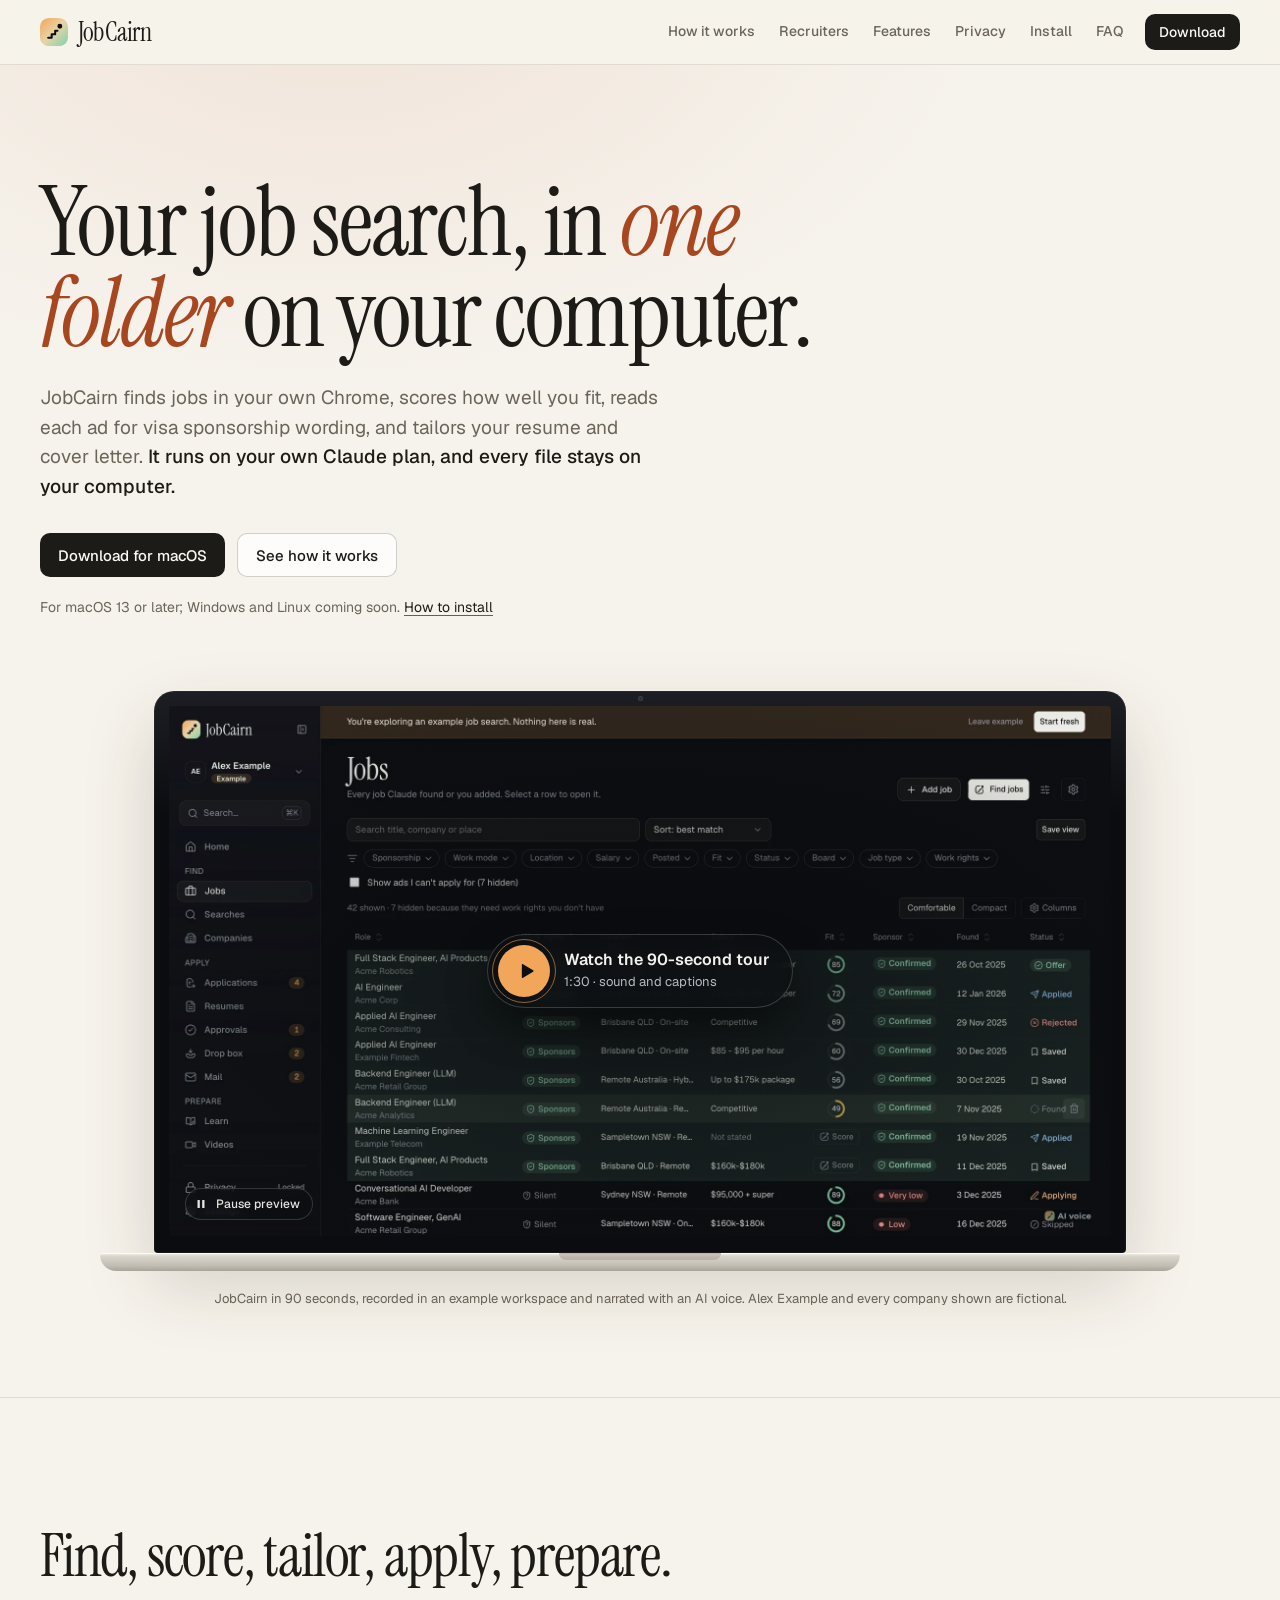
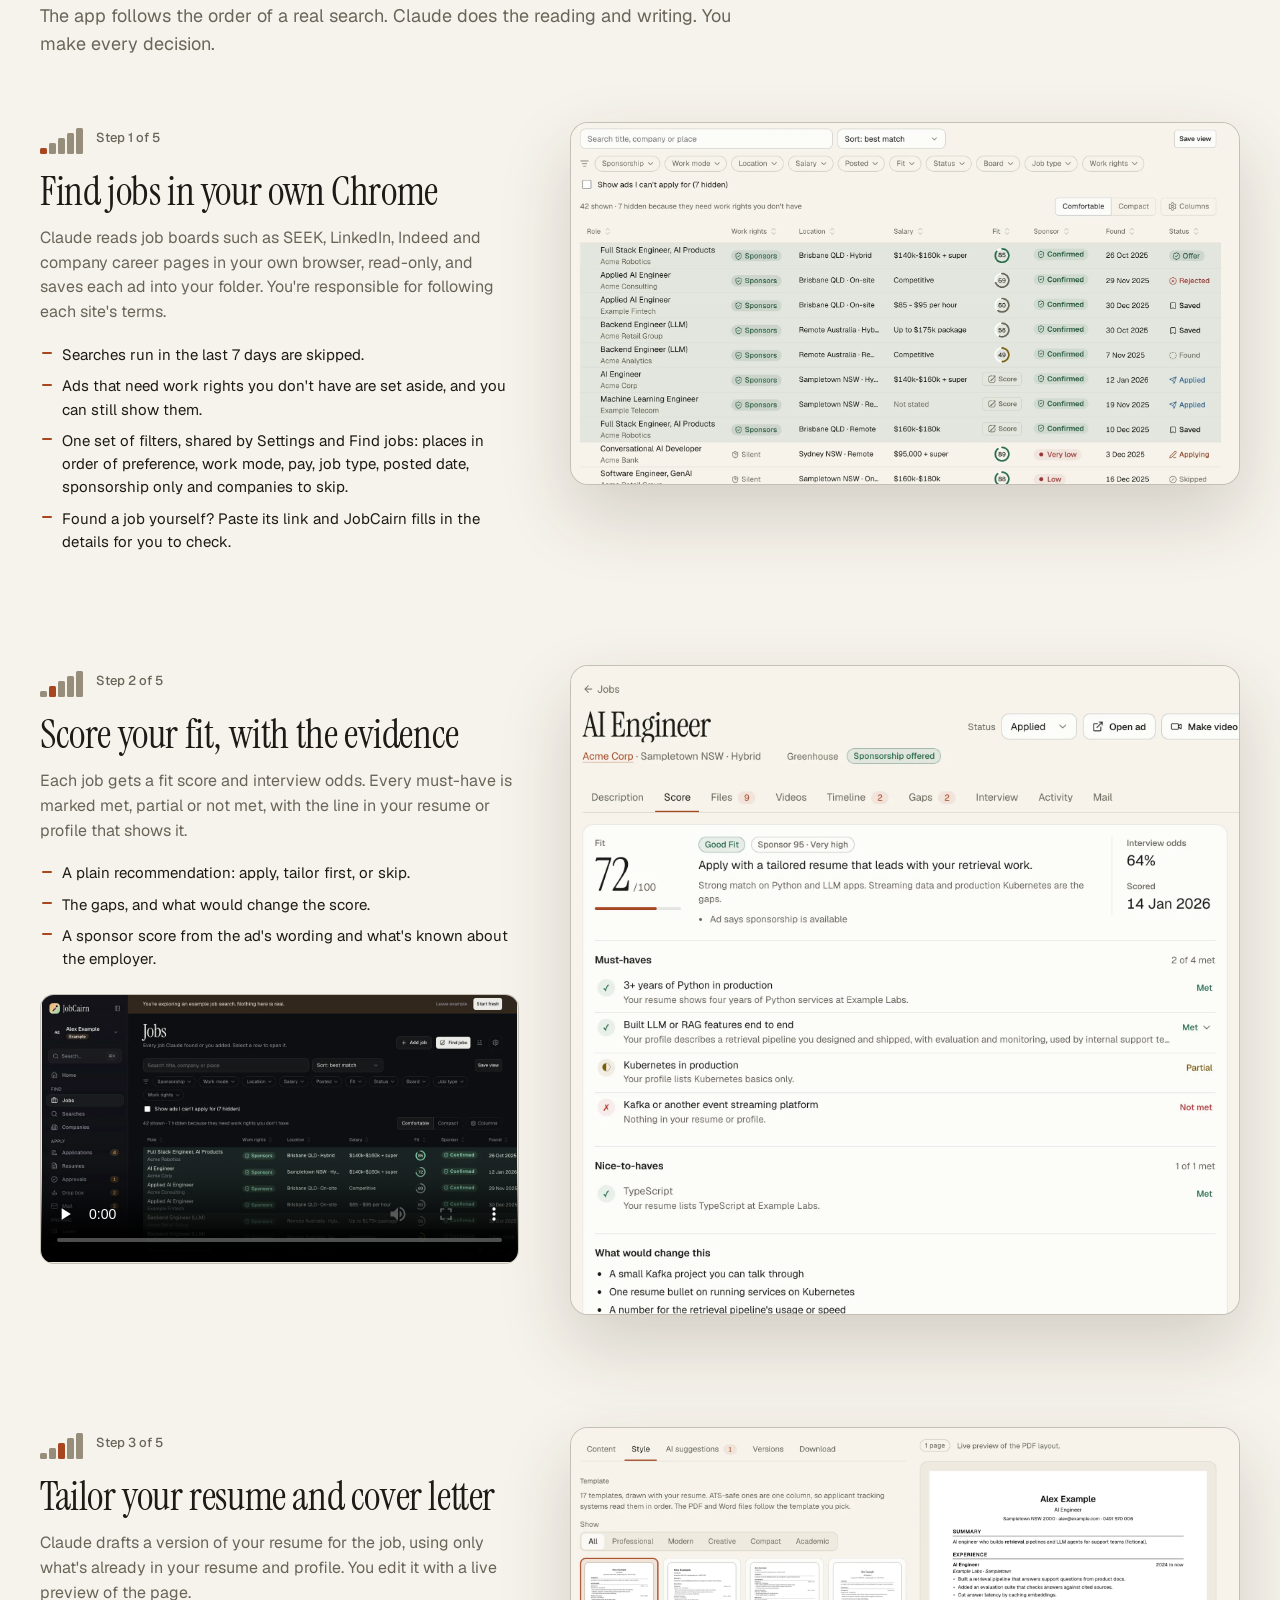
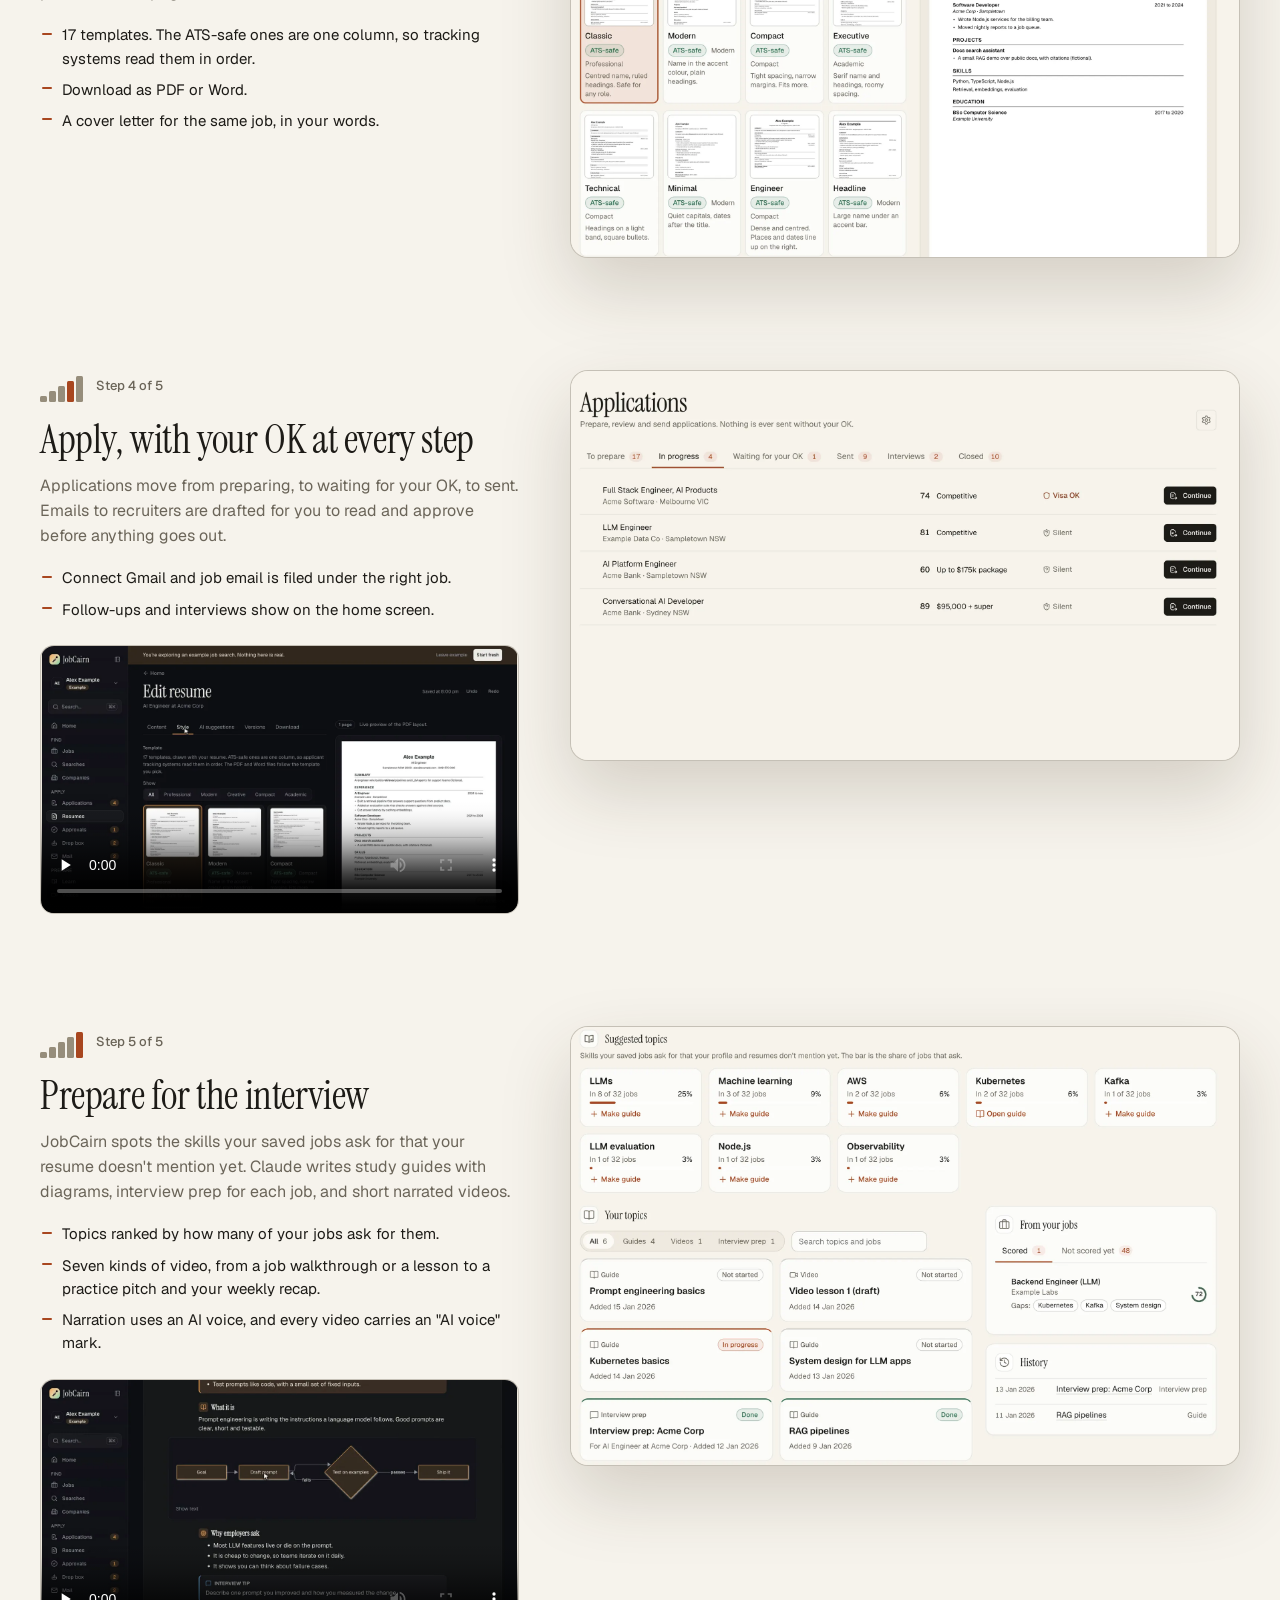
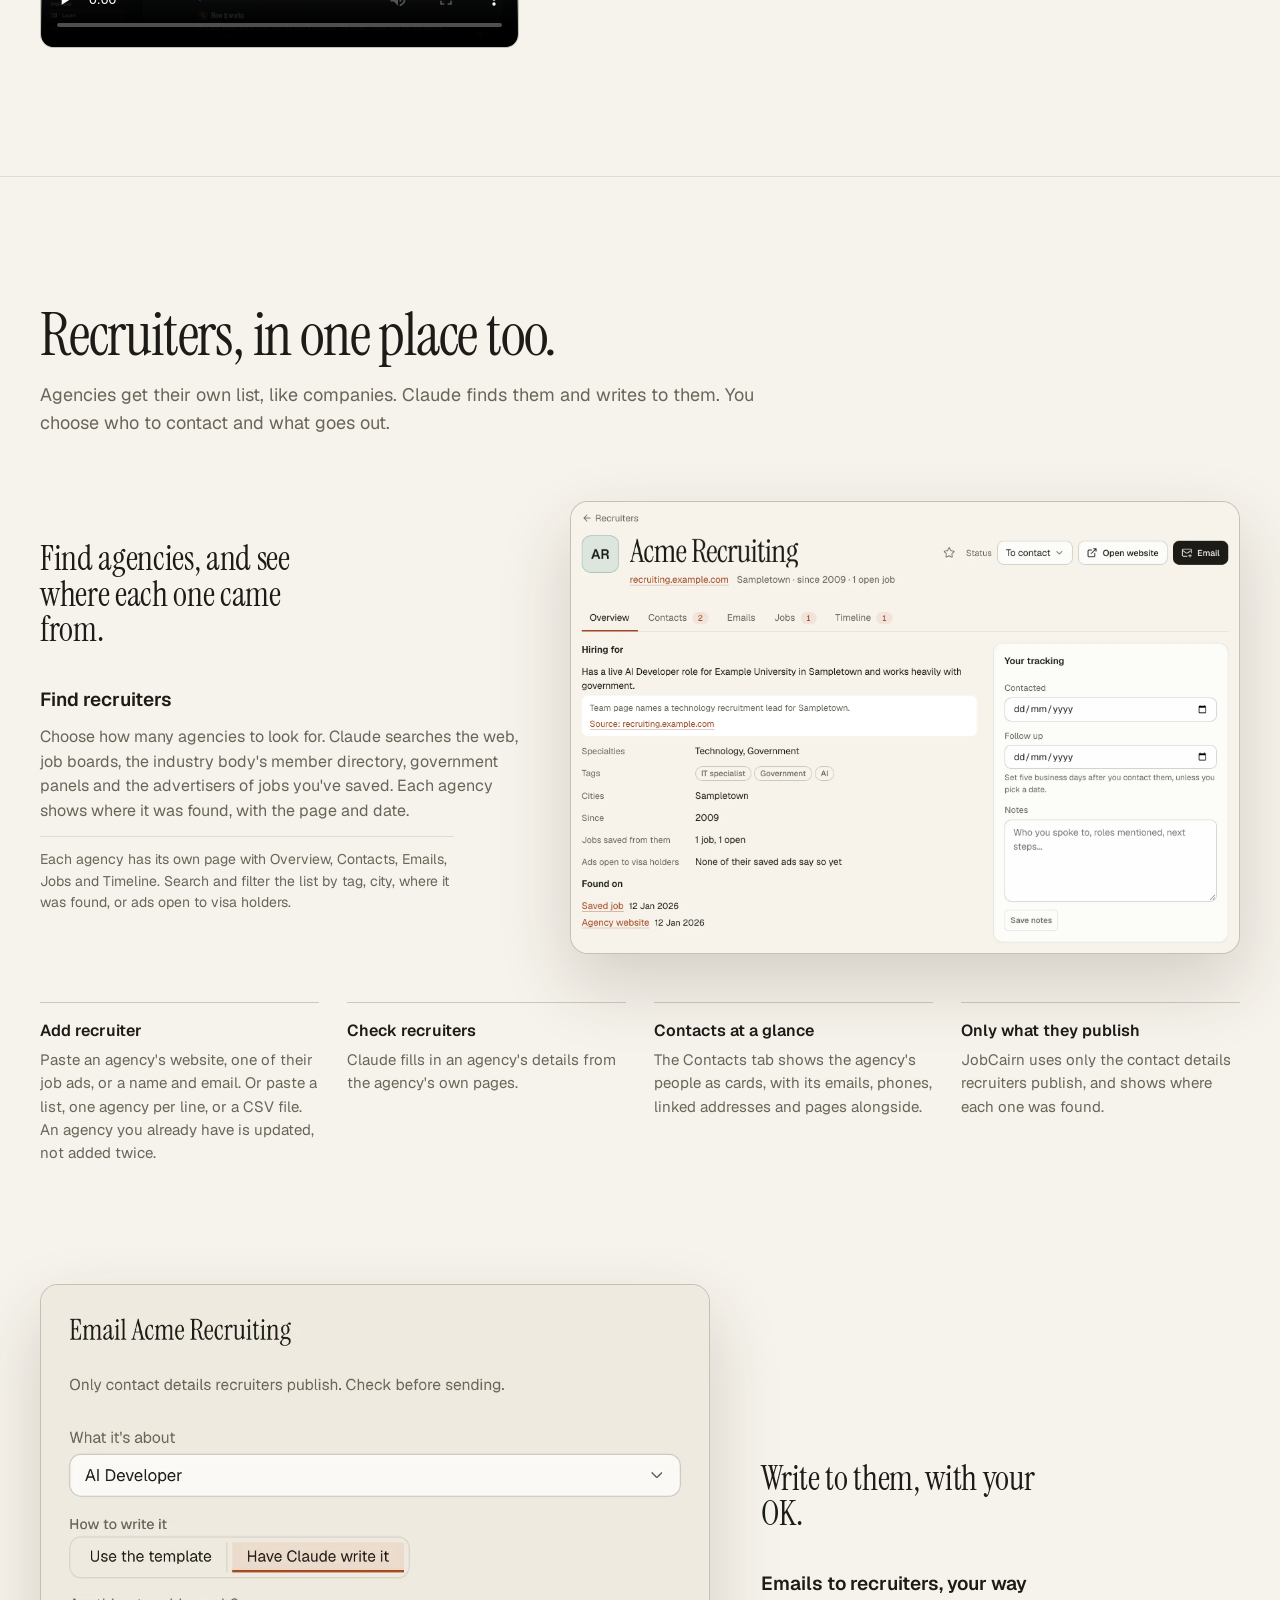
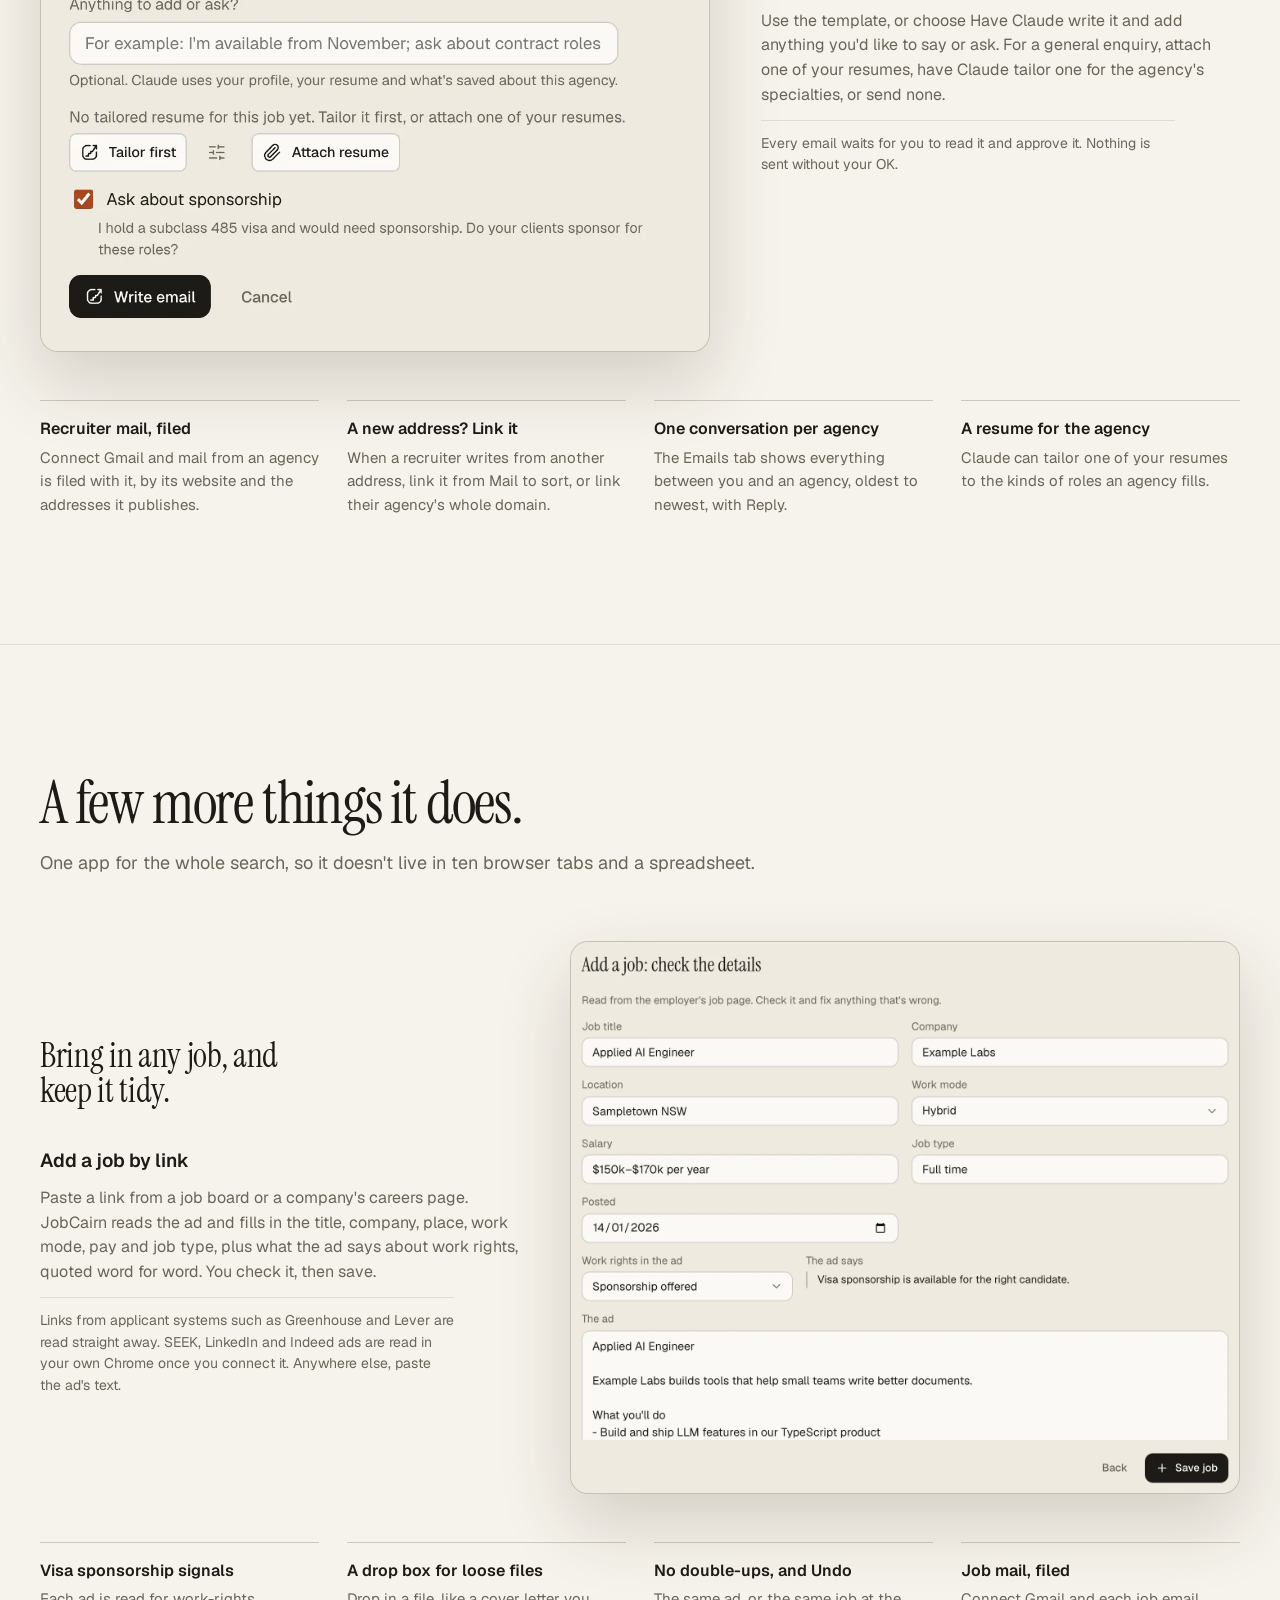
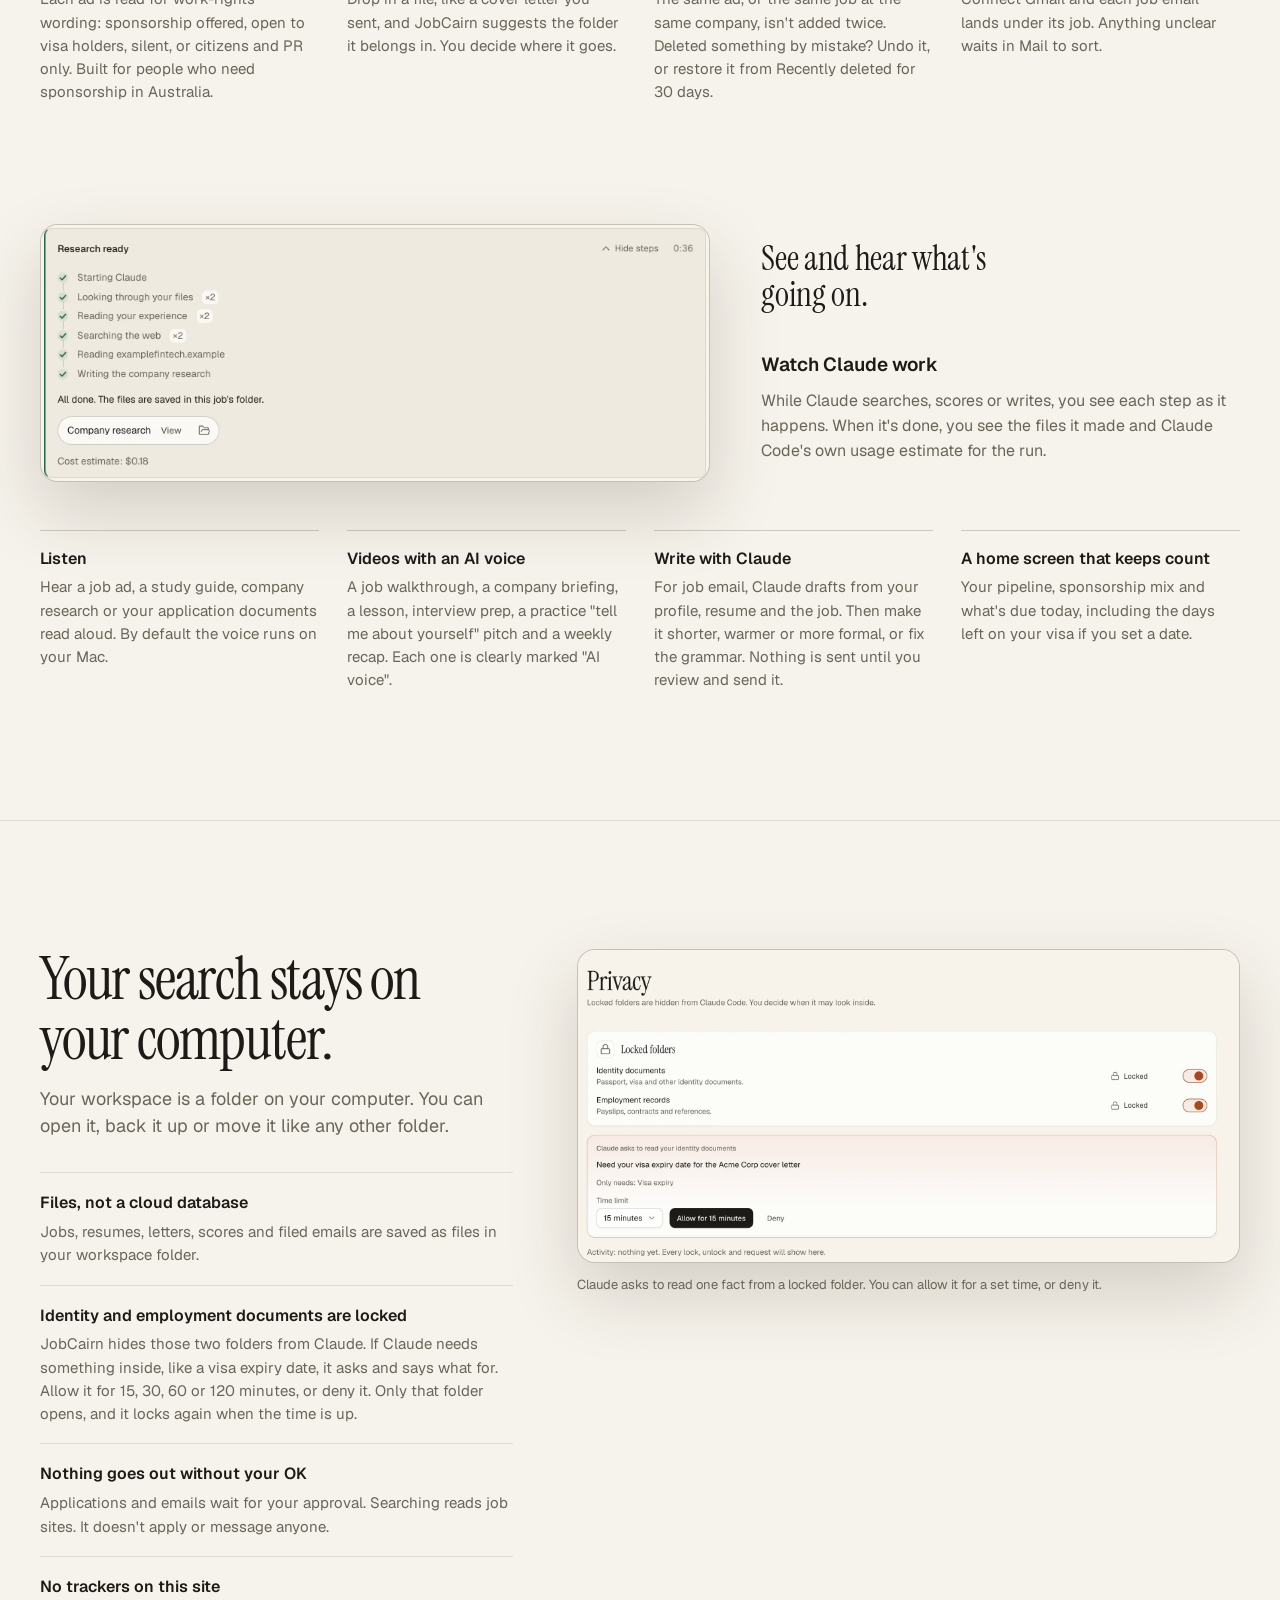
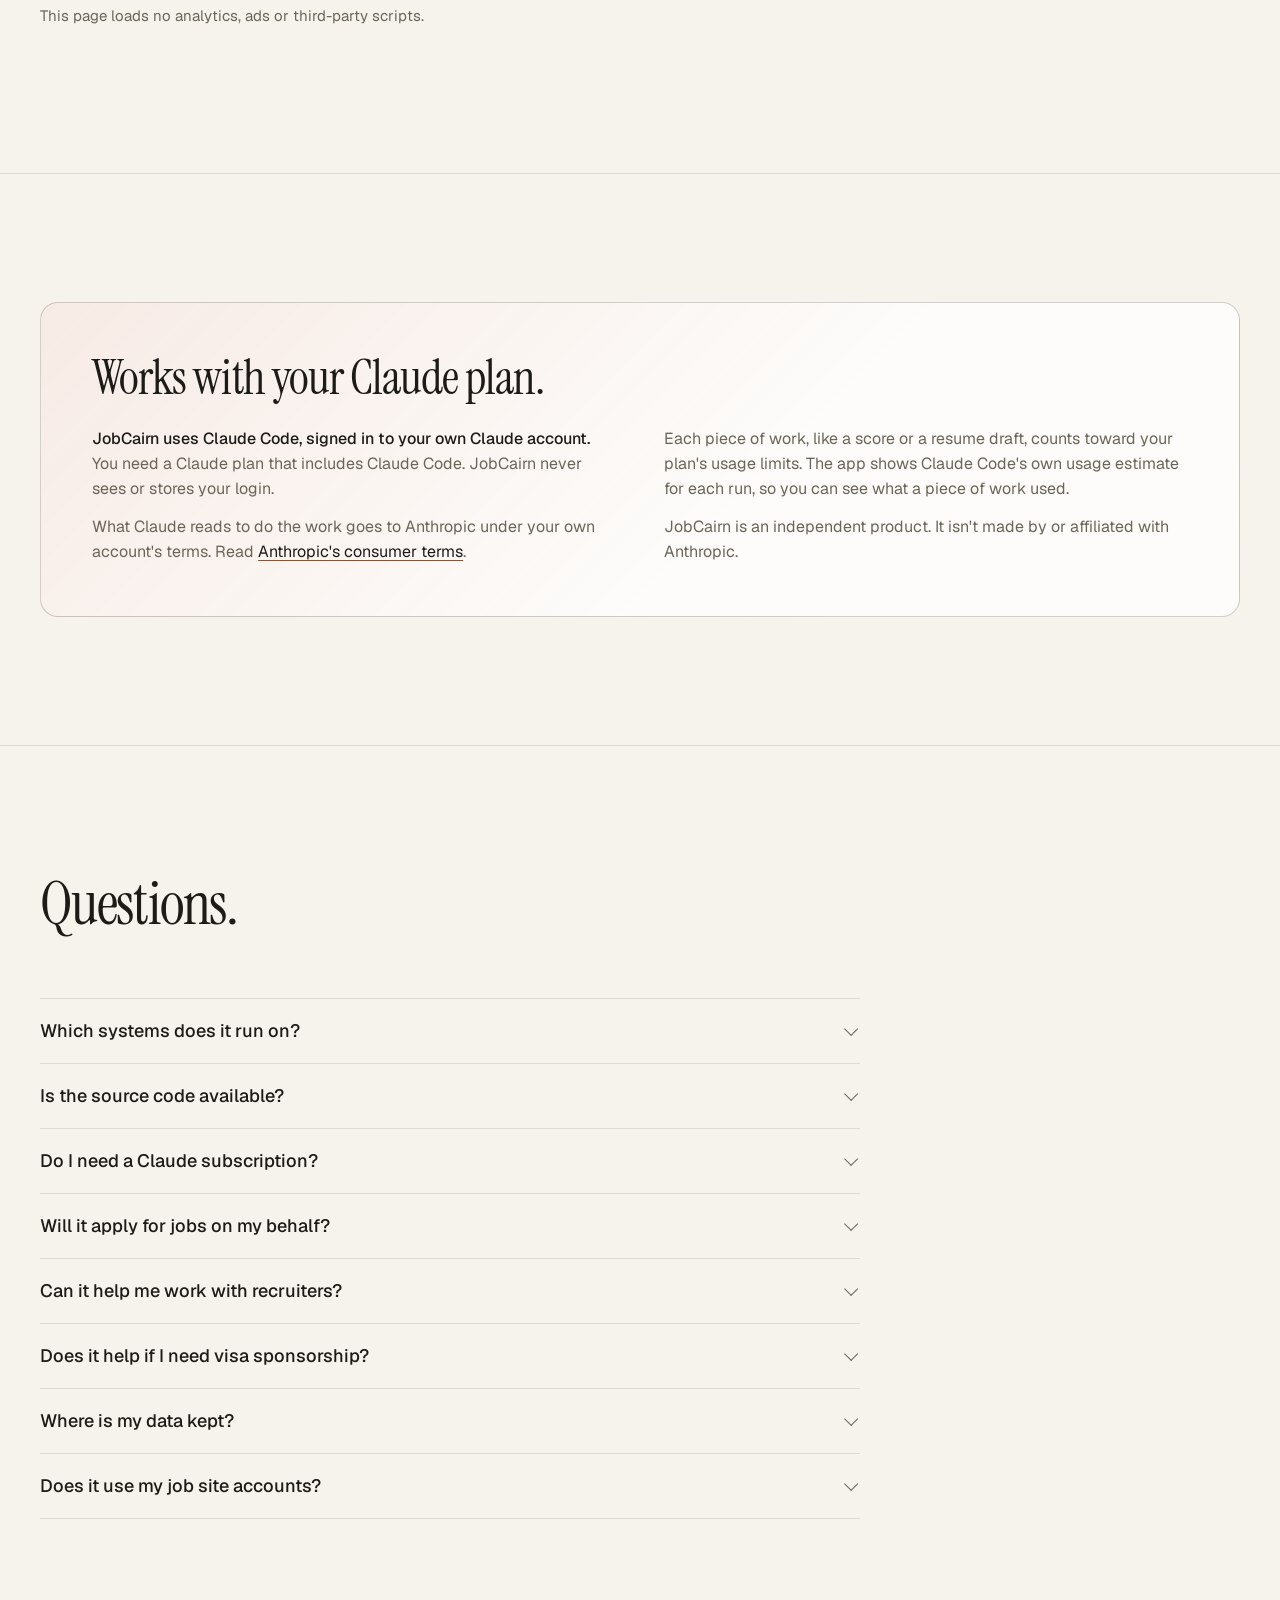
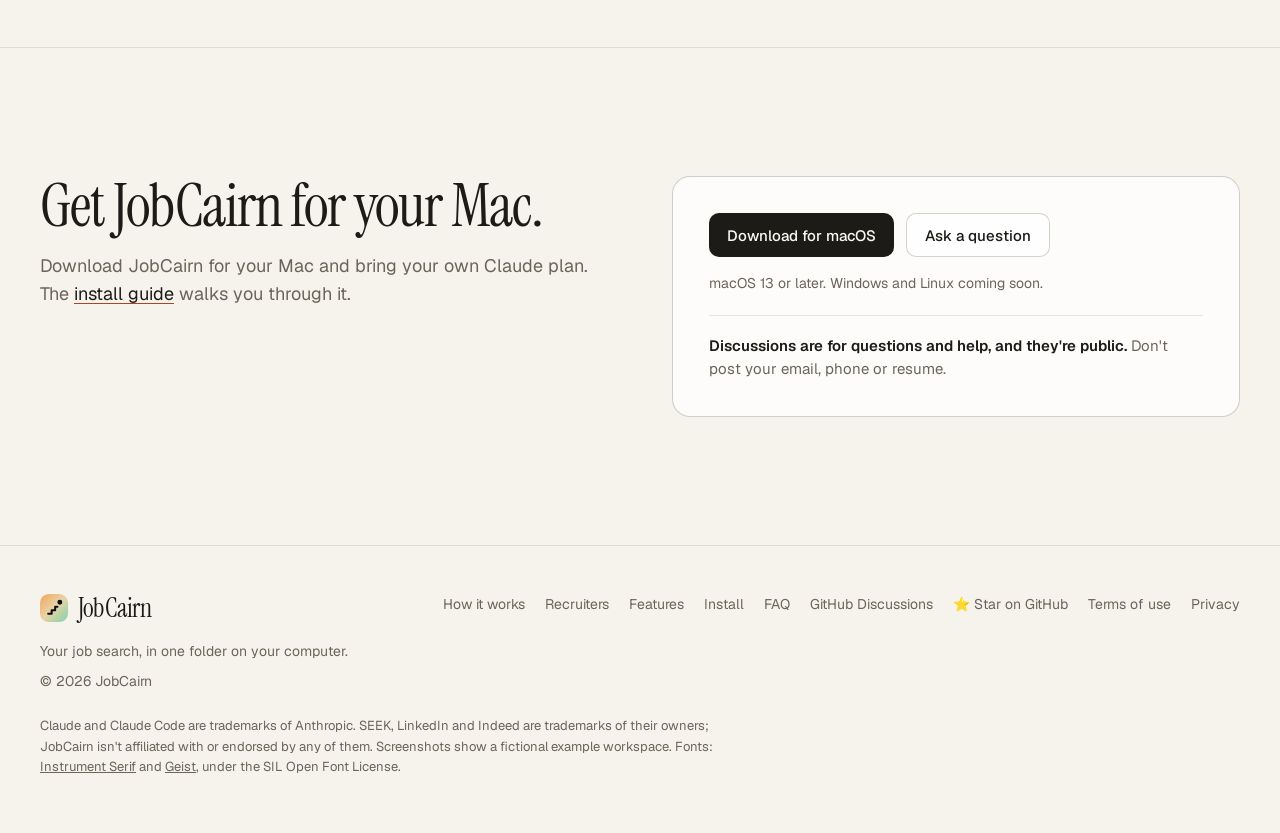
==== commit f9a92444: "Add Recruiters section for JobCairn 0.3.0 Agencies found from many sources with where each was found" ====
--- a/index.html
+++ b/index.html
@@ -70,7 +70,7 @@
       "url": "https://jobcairn.github.io/",
       "applicationCategory": "BusinessApplication",
       "operatingSystem": "macOS 13 or later",
-      "softwareVersion": "0.2.0",
+      "softwareVersion": "0.3.0",
       "downloadUrl": "https://github.com/JobCairn/jobcairn/releases/latest",
       "installUrl": "https://jobcairn.github.io/install.html",
       "screenshot": "https://jobcairn.github.io/public/og.png",
@@ -131,6 +131,14 @@
         },
         {
           "@type": "Question",
+          "name": "Can it help me work with recruiters?",
+          "acceptedAnswer": {
+            "@type": "Answer",
+            "text": "Yes. Claude finds recruitment agencies that place people in your roles and shows where each was found. You can add your own, one at a time or as a list. Mail from an agency is kept with it, and Claude can write to them for you. JobCairn uses only the contact details recruiters publish, and nothing is sent until you approve it."
+          }
+        },
+        {
+          "@type": "Question",
           "name": "Does it help if I need visa sponsorship?",
           "acceptedAnswer": {
             "@type": "Answer",
@@ -167,6 +175,7 @@
       <a class="brand" href="#top" aria-label="JobCairn home"><img src="public/favicon.svg" alt="" width="28" height="28">JobCairn</a>
       <nav class="site-nav" aria-label="Main">
         <a href="#how">How it works</a>
+        <a href="#recruiters">Recruiters</a>
         <a href="#features">Features</a>
         <a href="#privacy">Privacy</a>
         <a class="nav-install" href="install.html">Install<span class="nav-install__more"> guide</span></a>
@@ -373,6 +382,69 @@
       </div>
     </section>
 
+    <section class="section" id="recruiters" aria-labelledby="recruiters-title">
+      <div class="wrap">
+        <div class="section__head">
+          <h2 id="recruiters-title">Recruiters, in one place too.</h2>
+          <p>Agencies get their own list, like companies. Claude finds them and writes to them. You choose who to contact and what goes out.</p>
+        </div>
+
+        <div class="fgroup">
+          <div class="spot">
+            <div class="spot__text">
+              <h3 class="fgroup__title">Find agencies, and see where each one came from.</h3>
+              <h4>Find recruiters</h4>
+              <p>Choose how many agencies to look for. Claude searches the web, job boards, the industry body's member directory, government panels and the advertisers of jobs you've saved. Each agency shows where it was found, with the page and date.</p>
+              <p class="spot__note">Each agency has its own page with Overview, Contacts, Emails, Jobs and Timeline. Search and filter the list by tag, city, where it was found, or ads open to visa holders.</p>
+            </div>
+            <figure class="spot__shot">
+              <div class="window">
+                <picture>
+                  <source media="(max-width: 640px) and (prefers-color-scheme: light)" srcset="public/img/recruiter-overview-mobile-light.webp" width="1016" height="1436">
+                  <source media="(max-width: 640px)" srcset="public/img/recruiter-overview-mobile-dark.webp" width="1016" height="1436">
+                  <source media="(prefers-color-scheme: light)" srcset="public/img/recruiter-overview-light.webp" width="2000" height="1352">
+                  <img src="public/img/recruiter-overview-dark.webp" width="2000" height="1352" loading="lazy" alt="An agency's Overview tab for Acme Recruiting: what it's hiring for with its source, specialties, tags and city, and Found on, listing a saved job and the agency website, each dated 12 Jan 2026.">
+                </picture>
+              </div>
+            </figure>
+          </div>
+          <dl class="flist">
+            <div><dt>Add recruiter</dt><dd>Paste an agency's website, one of their job ads, or a name and email. Or paste a list, one agency per line, or a CSV file. An agency you already have is updated, not added twice.</dd></div>
+            <div><dt>Check recruiters</dt><dd>Claude fills in an agency's details from the agency's own pages.</dd></div>
+            <div><dt>Contacts at a glance</dt><dd>The Contacts tab shows the agency's people as cards, with its emails, phones, linked addresses and pages alongside.</dd></div>
+            <div><dt>Only what they publish</dt><dd>JobCairn uses only the contact details recruiters publish, and shows where each one was found.</dd></div>
+          </dl>
+        </div>
+
+        <div class="fgroup">
+          <div class="spot spot--flip">
+            <div class="spot__text">
+              <h3 class="fgroup__title">Write to them, with your OK.</h3>
+              <h4>Emails to recruiters, your way</h4>
+              <p>Use the template, or choose Have Claude write it and add anything you'd like to say or ask. For a general enquiry, attach one of your resumes, have Claude tailor one for the agency's specialties, or send none.</p>
+              <p class="spot__note">Every email waits for you to read it and approve it. Nothing is sent without your OK.</p>
+            </div>
+            <figure class="spot__shot">
+              <div class="window">
+                <picture>
+                  <source media="(max-width: 640px) and (prefers-color-scheme: light)" srcset="public/img/recruiter-email-mobile-light.webp" width="850" height="1184">
+                  <source media="(max-width: 640px)" srcset="public/img/recruiter-email-mobile-dark.webp" width="850" height="1184">
+                  <source media="(prefers-color-scheme: light)" srcset="public/img/recruiter-email-light.webp" width="1114" height="1110">
+                  <img src="public/img/recruiter-email-dark.webp" width="1114" height="1110" loading="lazy" alt="The Email Acme Recruiting dialog: the job it's about, Use the template or Have Claude write it, a box for anything to add or ask, options to tailor or attach a resume, and a question about sponsorship.">
+                </picture>
+              </div>
+            </figure>
+          </div>
+          <dl class="flist">
+            <div><dt>Recruiter mail, filed</dt><dd>Connect Gmail and mail from an agency is filed with it, by its website and the addresses it publishes.</dd></div>
+            <div><dt>A new address? Link it</dt><dd>When a recruiter writes from another address, link it from Mail to sort, or link their agency's whole domain.</dd></div>
+            <div><dt>One conversation per agency</dt><dd>The Emails tab shows everything between you and an agency, oldest to newest, with Reply.</dd></div>
+            <div><dt>A resume for the agency</dt><dd>Claude can tailor one of your resumes to the kinds of roles an agency fills.</dd></div>
+          </dl>
+        </div>
+      </div>
+    </section>
+
     <section class="section" id="features" aria-labelledby="features-title">
       <div class="wrap">
         <div class="section__head">
@@ -500,6 +572,10 @@
             <p>No. It finds jobs, prepares your resume, cover letter and emails, and tracks each application. Nothing is sent until you approve it.</p>
           </details>
           <details>
+            <summary>Can it help me work with recruiters?</summary>
+            <p>Yes. Claude finds recruitment agencies that place people in your roles and shows where each was found. You can add your own, one at a time or as a list. Mail from an agency is kept with it, and Claude can write to them for you. JobCairn uses only the contact details recruiters publish, and nothing is sent until you approve it.</p>
+          </details>
+          <details>
             <summary>Does it help if I need visa sponsorship?</summary>
             <p>Yes. It reads each ad for sponsorship and work-rights wording, sets aside ads that need rights you don't have, and scores how likely an employer is to sponsor. It reports what ads and public sources say. It isn't migration advice.</p>
           </details>
@@ -542,6 +618,7 @@
       </div>
       <nav aria-label="Footer">
         <a href="#how">How it works</a>
+        <a href="#recruiters">Recruiters</a>
         <a href="#features">Features</a>
         <a href="install.html">Install</a>
         <a href="#faq">FAQ</a>
